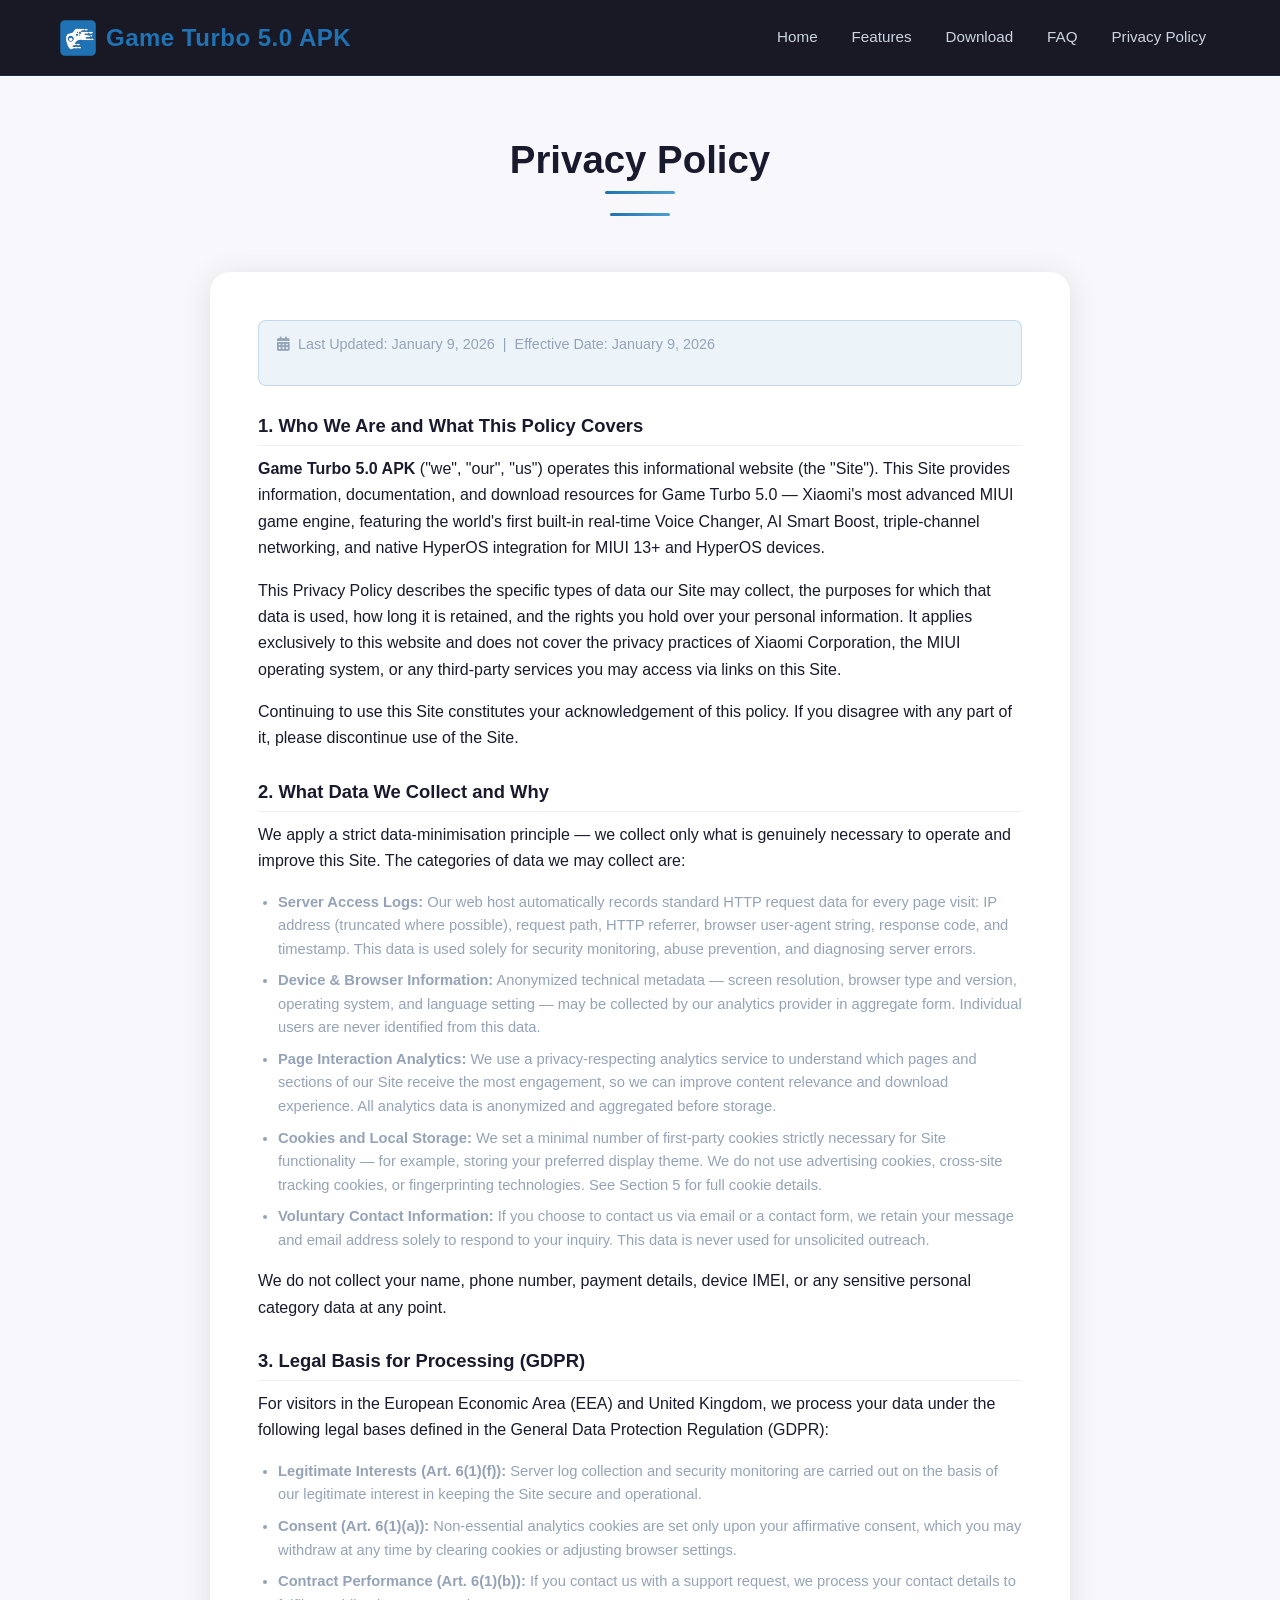
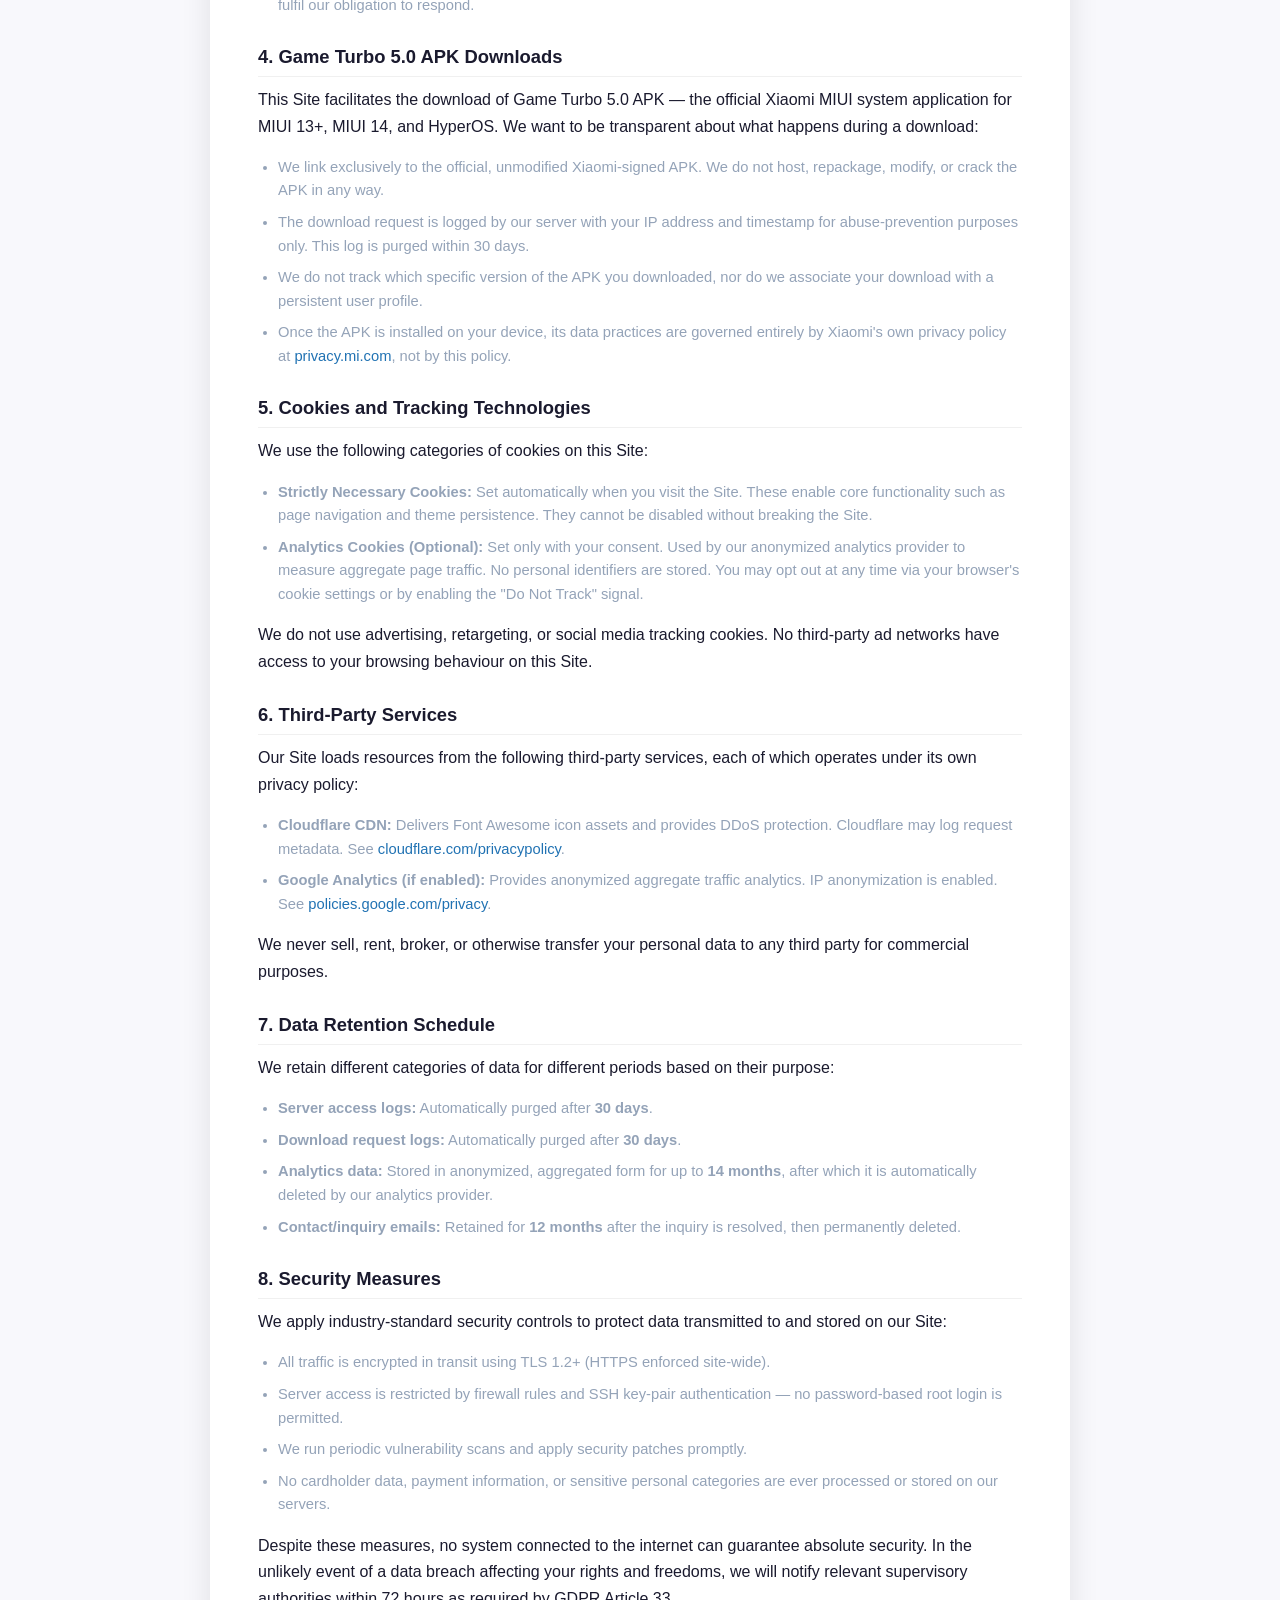
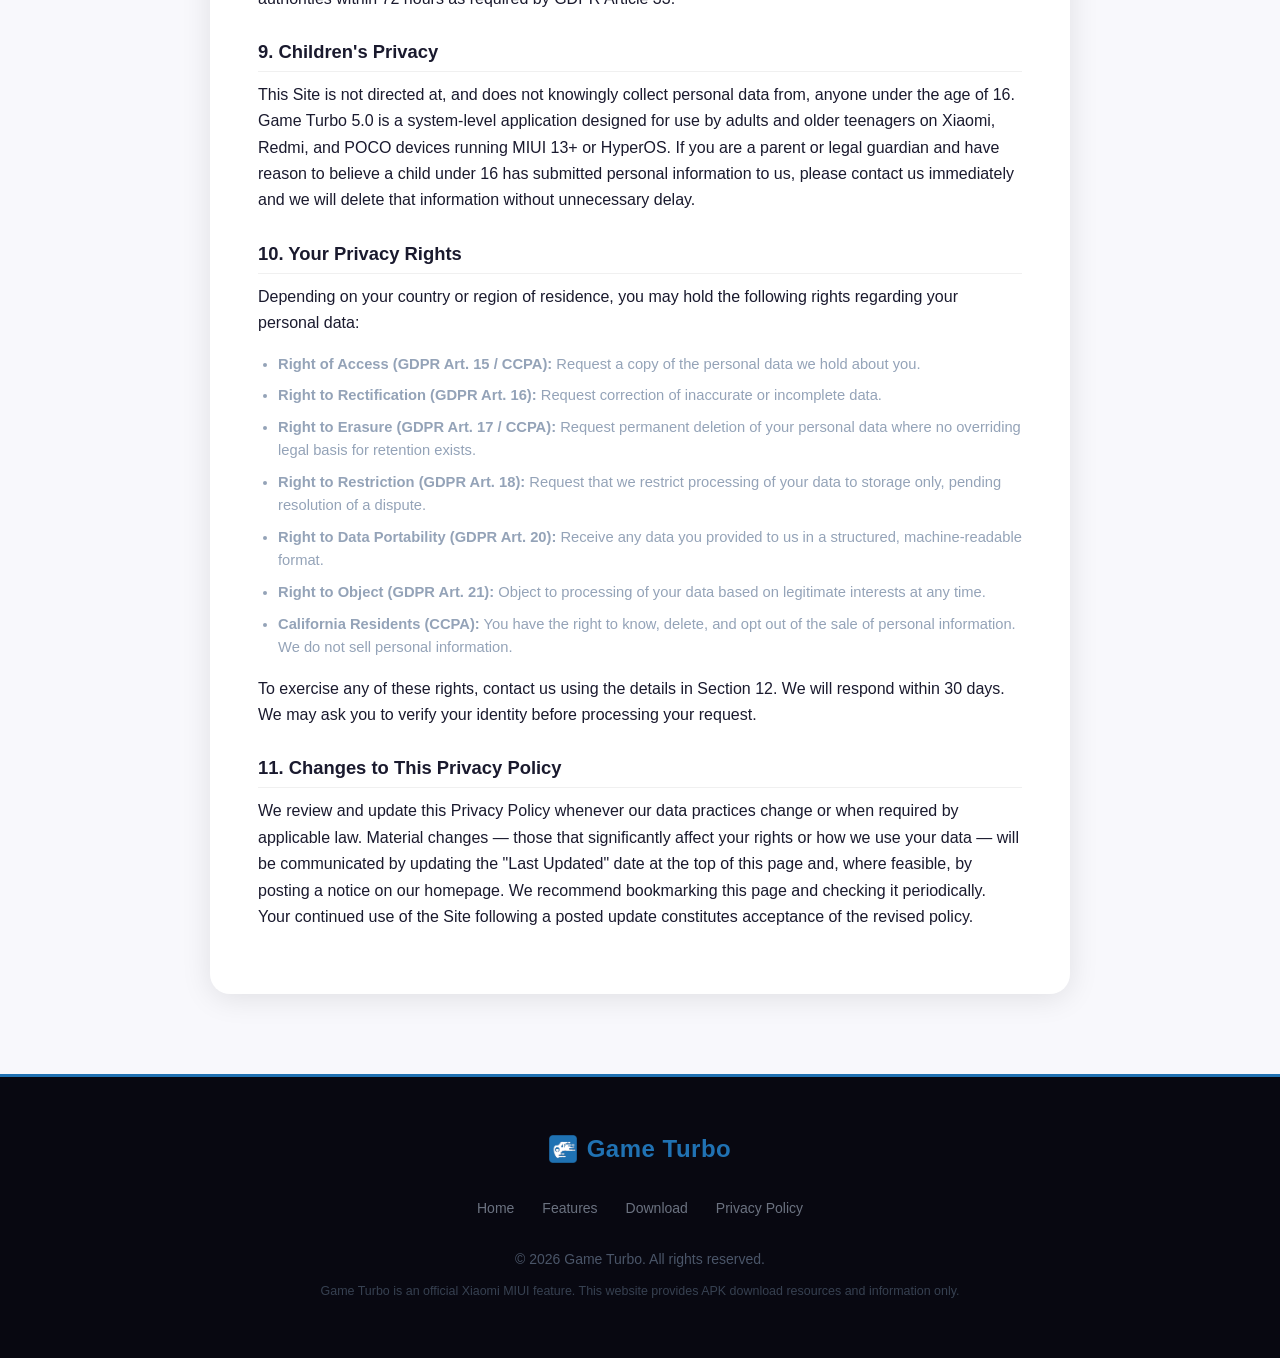
==== privacy-policy.html @ de738277 "first commit" ====
﻿<!DOCTYPE html>
<html lang="en">

<head>
    <meta charset="UTF-8">
    <meta name="viewport" content="width=device-width, initial-scale=1.0, maximum-scale=1.0, user-scalable=no">
    <title>Privacy Policy | Game Turbo 5.0 APK</title>
    <meta name="description" content="Privacy Policy for Game Turbo 5.0 APK website. Learn how we collect, use, and protect your personal information when you use our site.">
    <meta name="robots" content="noindex, follow">

    <link rel="stylesheet" href="css/styles.css">
    <link rel="stylesheet" href="https://cdnjs.cloudflare.com/ajax/libs/font-awesome/6.0.0/css/all.min.css">
    <link rel="icon" type="image/x-icon" href="images/favicon.ico">
    <meta name="google-site-verification" content="3i98de1Ra4qfEfa8NzauMcms_6wz9DoABVmoImnJ_To" />
</head>

<body>
    <!-- Loading Screen -->
    <!-- <div class="loading-screen" id="loadingScreen">
        <div class="loading-content">
            <div class="phone-loader">
                <div class="phone-status-bar">
                    <span>11:11</span>
                    <div class="status-icons">
                        <i class="fas fa-signal"></i>
                        <i class="fas fa-wifi"></i>
                        <i class="fas fa-battery-full"></i>
                    </div>
                </div>
                <div class="phone-screen-content">
                    <div class="loader-logo">
                        <img src="images/gameturbo.webp" alt="Game Turbo" class="loader-icon-img" style="height:48px;width:auto;object-fit:contain;">
                        <span class="loader-brand">Game Turbo 5.0</span>
                    </div>
                    <div class="loading-bar-container">
                        <div class="loading-bar"></div>
                    </div>
                    <div class="loading-text">Loading...</div>
                </div>
            </div>
        </div>
    </div> -->

    <!-- Header -->
    <header id="mainHeader">
        <div class="header-container">
            <a href="./index.html" class="logo-link">
                <div class="logo">
                    <img src="images/gameturbo.webp" alt="Game Turbo Logo" class="logo-icon" style="height:36px;width:auto;object-fit:contain;">
                    <h1>Game Turbo 5.0 APK</h1>
                </div>
            </a>
            <div class="mobile-menu-toggle" id="mobileMenuToggle">
                <i class="fas fa-bars"></i>
            </div>
            <nav id="mainNav">
                <ul>
                    <li><a href="index.html#hero"     class="nav-link">Home</a></li>
                    <li><a href="index.html#features" class="nav-link">Features</a></li>
                    <li><a href="index.html#download" class="nav-link">Download</a></li>
                    <li><a href="index.html#faq" class="nav-link">FAQ</a></li>
                    <li><a href="privacy-policy.html" class="nav-link active">Privacy Policy</a></li>
                </ul>
            </nav>
        </div>
    </header>

    <main>
        <section id="privacy-policy" class="privacy-policy-section">
            <div class="container">
                <div class="section-header">
                    <h2>Privacy Policy</h2>
                    <div class="separator"></div>
                </div>
                <div class="privacy-content">
                    <div class="effective-date">
                        <p><i class="fas fa-calendar-alt"></i> &nbsp;Last Updated: January 9, 2026 &nbsp;|&nbsp; Effective Date: January 9, 2026</p>
                    </div>

                    <h3>1. Who We Are and What This Policy Covers</h3>
                    <p><strong>Game Turbo 5.0 APK</strong> ("we", "our", "us") operates this informational website (the "Site"). This Site provides information, documentation, and download resources for Game Turbo 5.0 — Xiaomi's most advanced MIUI game engine, featuring the world's first built-in real-time Voice Changer, AI Smart Boost, triple-channel networking, and native HyperOS integration for MIUI 13+ and HyperOS devices.</p>
                    <p>This Privacy Policy describes the specific types of data our Site may collect, the purposes for which that data is used, how long it is retained, and the rights you hold over your personal information. It applies exclusively to this website and does not cover the privacy practices of Xiaomi Corporation, the MIUI operating system, or any third-party services you may access via links on this Site.</p>
                    <p>Continuing to use this Site constitutes your acknowledgement of this policy. If you disagree with any part of it, please discontinue use of the Site.</p>

                    <h3>2. What Data We Collect and Why</h3>
                    <p>We apply a strict data-minimisation principle — we collect only what is genuinely necessary to operate and improve this Site. The categories of data we may collect are:</p>
                    <ul>
                        <li><strong>Server Access Logs:</strong> Our web host automatically records standard HTTP request data for every page visit: IP address (truncated where possible), request path, HTTP referrer, browser user-agent string, response code, and timestamp. This data is used solely for security monitoring, abuse prevention, and diagnosing server errors.</li>
                        <li><strong>Device &amp; Browser Information:</strong> Anonymized technical metadata — screen resolution, browser type and version, operating system, and language setting — may be collected by our analytics provider in aggregate form. Individual users are never identified from this data.</li>
                        <li><strong>Page Interaction Analytics:</strong> We use a privacy-respecting analytics service to understand which pages and sections of our Site receive the most engagement, so we can improve content relevance and download experience. All analytics data is anonymized and aggregated before storage.</li>
                        <li><strong>Cookies and Local Storage:</strong> We set a minimal number of first-party cookies strictly necessary for Site functionality — for example, storing your preferred display theme. We do not use advertising cookies, cross-site tracking cookies, or fingerprinting technologies. See Section 5 for full cookie details.</li>
                        <li><strong>Voluntary Contact Information:</strong> If you choose to contact us via email or a contact form, we retain your message and email address solely to respond to your inquiry. This data is never used for unsolicited outreach.</li>
                    </ul>
                    <p>We do not collect your name, phone number, payment details, device IMEI, or any sensitive personal category data at any point.</p>

                    <h3>3. Legal Basis for Processing (GDPR)</h3>
                    <p>For visitors in the European Economic Area (EEA) and United Kingdom, we process your data under the following legal bases defined in the General Data Protection Regulation (GDPR):</p>
                    <ul>
                        <li><strong>Legitimate Interests (Art. 6(1)(f)):</strong> Server log collection and security monitoring are carried out on the basis of our legitimate interest in keeping the Site secure and operational.</li>
                        <li><strong>Consent (Art. 6(1)(a)):</strong> Non-essential analytics cookies are set only upon your affirmative consent, which you may withdraw at any time by clearing cookies or adjusting browser settings.</li>
                        <li><strong>Contract Performance (Art. 6(1)(b)):</strong> If you contact us with a support request, we process your contact details to fulfil our obligation to respond.</li>
                    </ul>

                    <h3>4. Game Turbo 5.0 APK Downloads</h3>
                    <p>This Site facilitates the download of Game Turbo 5.0 APK — the official Xiaomi MIUI system application for MIUI 13+, MIUI 14, and HyperOS. We want to be transparent about what happens during a download:</p>
                    <ul>
                        <li>We link exclusively to the official, unmodified Xiaomi-signed APK. We do not host, repackage, modify, or crack the APK in any way.</li>
                        <li>The download request is logged by our server with your IP address and timestamp for abuse-prevention purposes only. This log is purged within 30 days.</li>
                        <li>We do not track which specific version of the APK you downloaded, nor do we associate your download with a persistent user profile.</li>
                        <li>Once the APK is installed on your device, its data practices are governed entirely by Xiaomi's own privacy policy at <a href="https://privacy.mi.com/" target="_blank" rel="noopener noreferrer">privacy.mi.com</a>, not by this policy.</li>
                    </ul>

                    <h3>5. Cookies and Tracking Technologies</h3>
                    <p>We use the following categories of cookies on this Site:</p>
                    <ul>
                        <li><strong>Strictly Necessary Cookies:</strong> Set automatically when you visit the Site. These enable core functionality such as page navigation and theme persistence. They cannot be disabled without breaking the Site.</li>
                        <li><strong>Analytics Cookies (Optional):</strong> Set only with your consent. Used by our anonymized analytics provider to measure aggregate page traffic. No personal identifiers are stored. You may opt out at any time via your browser's cookie settings or by enabling the "Do Not Track" signal.</li>
                    </ul>
                    <p>We do not use advertising, retargeting, or social media tracking cookies. No third-party ad networks have access to your browsing behaviour on this Site.</p>

                    <h3>6. Third-Party Services</h3>
                    <p>Our Site loads resources from the following third-party services, each of which operates under its own privacy policy:</p>
                    <ul>
                        <li><strong>Cloudflare CDN:</strong> Delivers Font Awesome icon assets and provides DDoS protection. Cloudflare may log request metadata. See <a href="https://www.cloudflare.com/privacypolicy/" target="_blank" rel="noopener noreferrer">cloudflare.com/privacypolicy</a>.</li>
                        <li><strong>Google Analytics (if enabled):</strong> Provides anonymized aggregate traffic analytics. IP anonymization is enabled. See <a href="https://policies.google.com/privacy" target="_blank" rel="noopener noreferrer">policies.google.com/privacy</a>.</li>
                    </ul>
                    <p>We never sell, rent, broker, or otherwise transfer your personal data to any third party for commercial purposes.</p>

                    <h3>7. Data Retention Schedule</h3>
                    <p>We retain different categories of data for different periods based on their purpose:</p>
                    <ul>
                        <li><strong>Server access logs:</strong> Automatically purged after <strong>30 days</strong>.</li>
                        <li><strong>Download request logs:</strong> Automatically purged after <strong>30 days</strong>.</li>
                        <li><strong>Analytics data:</strong> Stored in anonymized, aggregated form for up to <strong>14 months</strong>, after which it is automatically deleted by our analytics provider.</li>
                        <li><strong>Contact/inquiry emails:</strong> Retained for <strong>12 months</strong> after the inquiry is resolved, then permanently deleted.</li>
                    </ul>

                    <h3>8. Security Measures</h3>
                    <p>We apply industry-standard security controls to protect data transmitted to and stored on our Site:</p>
                    <ul>
                        <li>All traffic is encrypted in transit using TLS 1.2+ (HTTPS enforced site-wide).</li>
                        <li>Server access is restricted by firewall rules and SSH key-pair authentication — no password-based root login is permitted.</li>
                        <li>We run periodic vulnerability scans and apply security patches promptly.</li>
                        <li>No cardholder data, payment information, or sensitive personal categories are ever processed or stored on our servers.</li>
                    </ul>
                    <p>Despite these measures, no system connected to the internet can guarantee absolute security. In the unlikely event of a data breach affecting your rights and freedoms, we will notify relevant supervisory authorities within 72 hours as required by GDPR Article 33.</p>

                    <h3>9. Children's Privacy</h3>
                    <p>This Site is not directed at, and does not knowingly collect personal data from, anyone under the age of 16. Game Turbo 5.0 is a system-level application designed for use by adults and older teenagers on Xiaomi, Redmi, and POCO devices running MIUI 13+ or HyperOS. If you are a parent or legal guardian and have reason to believe a child under 16 has submitted personal information to us, please contact us immediately and we will delete that information without unnecessary delay.</p>

                    <h3>10. Your Privacy Rights</h3>
                    <p>Depending on your country or region of residence, you may hold the following rights regarding your personal data:</p>
                    <ul>
                        <li><strong>Right of Access (GDPR Art. 15 / CCPA):</strong> Request a copy of the personal data we hold about you.</li>
                        <li><strong>Right to Rectification (GDPR Art. 16):</strong> Request correction of inaccurate or incomplete data.</li>
                        <li><strong>Right to Erasure (GDPR Art. 17 / CCPA):</strong> Request permanent deletion of your personal data where no overriding legal basis for retention exists.</li>
                        <li><strong>Right to Restriction (GDPR Art. 18):</strong> Request that we restrict processing of your data to storage only, pending resolution of a dispute.</li>
                        <li><strong>Right to Data Portability (GDPR Art. 20):</strong> Receive any data you provided to us in a structured, machine-readable format.</li>
                        <li><strong>Right to Object (GDPR Art. 21):</strong> Object to processing of your data based on legitimate interests at any time.</li>
                        <li><strong>California Residents (CCPA):</strong> You have the right to know, delete, and opt out of the sale of personal information. We do not sell personal information.</li>
                    </ul>
                    <p>To exercise any of these rights, contact us using the details in Section 12. We will respond within 30 days. We may ask you to verify your identity before processing your request.</p>

                    <h3>11. Changes to This Privacy Policy</h3>
                    <p>We review and update this Privacy Policy whenever our data practices change or when required by applicable law. Material changes — those that significantly affect your rights or how we use your data — will be communicated by updating the "Last Updated" date at the top of this page and, where feasible, by posting a notice on our homepage. We recommend bookmarking this page and checking it periodically. Your continued use of the Site following a posted update constitutes acceptance of the revised policy.</p>

                    
                </div>
            </div>
        </section>
    </main>

    <footer>
        <div class="footer-inner">
            <div class="footer-brand-logo">
                <img src="images/gameturbo.webp" alt="Game Turbo" class="footer-logo-icon" style="height:28px;width:auto;object-fit:contain;vertical-align:middle;">
                <span class="footer-logo-name">Game Turbo</span>
            </div>
            <div class="footer-links-row">
                <a href="index.html">Home</a>
                <a href="index.html#features">Features</a>
                <a href="index.html#download">Download</a>
                <a href="privacy-policy.html">Privacy Policy</a>
            </div>
            <p class="footer-copy">&copy; 2026 Game Turbo. All rights reserved.</p>
            <p class="footer-disclaimer">Game Turbo is an official Xiaomi MIUI feature. This website provides APK download resources and information only.</p>
        </div>
    </footer>

    <script src="js/script.js"></script>
</body>

</html>
---- css/styles.css ----
/* ============================================================
   GAME TURBO 5.0 — styles.css
   Brand Color: #2072B3 (Blue)
   ============================================================ */

/* =================== CSS VARIABLES =================== */
:root {
    --primary-color: #2072B3;
    --primary-dark: #195a8f;
    --primary-light: #4d9ecf;
    --primary-glow: rgba(32, 114, 179, 0.35);

    --secondary-color: #1a1a2e;
    --secondary-dark: #0d0d1a;
    --secondary-light: #2d2d4e;

    --accent-color: #3d90cc;
    --accent-green: #22c55e;

    --text-dark: #1a1a2e;
    --text-light: #ffffff;
    --text-muted: #94a3b8;

    --background-light: #f8f8fc;
    --background-dark: #0d0d1a;
    --card-bg: #ffffff;
    --card-bg-dark: #1a1a2e;
    --card-shadow: rgba(0, 0, 0, 0.10);
    --card-shadow-hover: rgba(32, 114, 179, 0.2);

    --border-color: rgba(32, 114, 179, 0.2);

    --header-height: 76px;
    --border-radius: 12px;
    --border-radius-lg: 20px;
    --section-padding: 90px 0;
    --transition-speed: 0.3s;
}

/* Dark Theme Variables */
.dark-theme {
    --text-dark: #e2e8f0;
    --text-muted: #64748b;
    --background-light: #0d0d1a;
    --card-bg: #1a1a2e;
    --card-shadow: rgba(0, 0, 0, 0.4);
    --border-color: rgba(32, 114, 179, 0.15);
}

/* =================== RESET & BASE =================== */
*, *::before, *::after {
    margin: 0;
    padding: 0;
    box-sizing: border-box;
}

html {
    scroll-behavior: smooth;
    font-size: 16px;
}

body {
    font-family: 'Segoe UI', 'Roboto', 'Arial', sans-serif;
    color: var(--text-dark);
    background-color: var(--background-light);
    line-height: 1.65;
    overflow-x: hidden;
    transition: background-color var(--transition-speed) ease, color var(--transition-speed) ease;
}

h1, h2, h3, h4, h5, h6 {
    font-weight: 700;
    line-height: 1.25;
    margin-bottom: 0.75rem;
}

p { margin-bottom: 1rem; }

a {
    color: var(--primary-color);
    text-decoration: none;
    transition: color var(--transition-speed) ease;
}
a:hover { color: var(--primary-dark); }

section { padding: var(--section-padding); }
img { max-width: 100%; height: auto; }

/* =================== UTILITY =================== */
.container {
    width: 100%;
    max-width: 1200px;
    margin: 0 auto;
    padding: 0 20px;
}

.highlight {
    color: var(--primary-color);
    position: relative;
}

.section-header {
    text-align: center;
    max-width: 800px;
    margin: 0 auto 3.5rem;
    padding: 0 20px;
}

.section-header h2 {
    font-size: 2.4rem;
    color: var(--text-dark);
    position: relative;
    display: inline-block;
    margin-bottom: 1.2rem;
}

.section-header h2::after {
    content: "";
    position: absolute;
    bottom: -10px;
    left: 50%;
    transform: translateX(-50%);
    width: 70px;
    height: 3px;
    background: linear-gradient(90deg, var(--primary-color), var(--primary-light));
    border-radius: 3px;
}

.section-header p {
    font-size: 1.1rem;
    color: var(--text-muted);
    line-height: 1.7;
}

/* =================== BUTTONS =================== */
.btn {
    display: inline-flex;
    align-items: center;
    justify-content: center;
    gap: 8px;
    padding: 13px 28px;
    border-radius: 50px;
    font-weight: 600;
    font-size: 1rem;
    cursor: pointer;
    transition: all var(--transition-speed) ease;
    border: none;
    text-align: center;
    letter-spacing: 0.3px;
    white-space: nowrap;
}

.btn-primary {
    background: linear-gradient(135deg, var(--primary-color) 0%, var(--primary-dark) 100%);
    color: #ffffff;
    box-shadow: 0 4px 15px var(--primary-glow);
}
.btn-primary:hover {
    background: linear-gradient(135deg, var(--primary-light) 0%, var(--primary-color) 100%);
    color: #ffffff;
    transform: translateY(-2px);
    box-shadow: 0 8px 25px var(--primary-glow);
}

.btn-secondary {
    background-color: rgba(255,255,255,0.15);
    color: var(--text-light);
    border: 2px solid rgba(255,255,255,0.5);
    backdrop-filter: blur(8px);
}
.btn-secondary:hover {
    background-color: rgba(255,255,255,0.25);
    color: var(--text-light);
    transform: translateY(-2px);
}

/* =================== LOADING SCREEN =================== */
.loading-screen {
    position: fixed;
    inset: 0;
    background: linear-gradient(135deg, var(--secondary-dark) 0%, var(--secondary-color) 100%);
    display: flex;
    justify-content: center;
    align-items: center;
    z-index: 9999;
    transition: opacity 0.6s ease, visibility 0.6s ease;
}

.loading-screen.loaded {
    opacity: 0;
    visibility: hidden;
    pointer-events: none;
}

.phone-loader {
    width: 300px;
    background: #1a1a2e;
    border-radius: 28px;
    border: 3px solid var(--primary-color);
    overflow: hidden;
    box-shadow: 0 0 40px var(--primary-glow), 0 0 80px rgba(32,114,179,0.1);
}

.phone-status-bar {
    display: flex;
    justify-content: space-between;
    align-items: center;
    padding: 8px 16px;
    background: rgba(32,114,179,0.15);
    font-size: 0.75rem;
    color: var(--primary-color);
}

.status-icons { display: flex; gap: 6px; }

.phone-screen-content {
    padding: 30px 20px;
    text-align: center;
}

.loader-logo {
    display: flex;
    align-items: center;
    justify-content: center;
    gap: 10px;
    margin-bottom: 24px;
}

.loader-icon {
    font-size: 2.5rem;
    animation: pulse 1.5s ease-in-out infinite;
}

.loader-brand {
    font-size: 1.4rem;
    font-weight: 800;
    color: var(--primary-color);
    letter-spacing: 1px;
}

.loading-bar-container {
    width: 100%;
    height: 6px;
    background: rgba(255,255,255,0.1);
    border-radius: 10px;
    overflow: hidden;
    margin-bottom: 12px;
}

.loading-bar {
    width: 0%;
    height: 100%;
    background: linear-gradient(90deg, var(--primary-color), var(--primary-light));
    border-radius: 10px;
    animation: progress 2.5s ease-in-out forwards;
}

.loading-text {
    color: var(--text-muted);
    font-size: 0.85rem;
    letter-spacing: 0.5px;
}

@keyframes progress {
    0%   { width: 0%; }
    40%  { width: 50%; }
    80%  { width: 85%; }
    100% { width: 100%; }
}

@keyframes pulse {
    0%, 100% { transform: scale(1); }
    50%       { transform: scale(1.15); }
}

/* =================== HEADER =================== */
header {
    position: fixed;
    top: 0;
    left: 0;
    width: 100%;
    height: var(--header-height);
    background-color: rgba(13, 13, 26, 0.95);
    backdrop-filter: blur(20px);
    -webkit-backdrop-filter: blur(20px);
    border-bottom: 1px solid var(--border-color);
    z-index: 1000;
    transition: all var(--transition-speed) ease;
}

.dark-theme header {
    background-color: rgba(13, 13, 26, 0.98);
}

header.scrolled {
    height: 60px;
    box-shadow: 0 4px 24px rgba(32,114,179,0.08);
}

.header-container {
    display: flex;
    justify-content: space-between;
    align-items: center;
    height: 100%;
    max-width: 1200px;
    margin: 0 auto;
    padding: 0 20px;
}

.logo-link { text-decoration: none; }

.logo {
    display: flex;
    align-items: center;
    gap: 10px;
}

.logo-icon {
    font-size: 1.8rem;
    line-height: 1;
    animation: pulse 2s ease-in-out infinite;
}

.logo h1, .logo .logo-name {
    font-size: 1.5rem;
    font-weight: 800;
    color: var(--primary-color);
    margin-bottom: 0;
    letter-spacing: 0.5px;
    transition: font-size var(--transition-speed) ease;
}

header.scrolled .logo h1,
header.scrolled .logo .logo-name { font-size: 1.25rem; }

nav ul {
    display: flex;
    list-style: none;
    gap: 6px;
}

nav ul li a {
    color: #cbd5e1;
    font-weight: 500;
    font-size: 0.95rem;
    padding: 6px 14px;
    border-radius: 50px;
    transition: all var(--transition-speed) ease;
}

nav ul li a:hover,
nav ul li a.active {
    color: var(--secondary-dark);
    background-color: var(--primary-color);
}

.theme-toggle {
    display: flex;
    align-items: center;
    justify-content: center;
    width: 38px;
    height: 38px;
    border-radius: 50%;
    background-color: rgba(32,114,179,0.12);
    color: var(--primary-color);
    cursor: pointer;
    transition: all var(--transition-speed) ease;
    border: 1px solid var(--border-color);
}

.theme-toggle:hover {
    background-color: var(--primary-color);
    color: var(--secondary-dark);
    transform: rotate(20deg);
}

.mobile-menu-toggle {
    display: none;
    align-items: center;
    justify-content: center;
    width: 40px;
    height: 40px;
    border-radius: 8px;
    background: rgba(32,114,179,0.1);
    color: var(--primary-color);
    cursor: pointer;
    border: 1px solid var(--border-color);
    transition: all var(--transition-speed) ease;
}

.mobile-menu-toggle:hover {
    background: var(--primary-color);
    color: var(--secondary-dark);
}

/* =================== HERO SECTION =================== */
.hero-section {
    padding-top: calc(var(--header-height) + 0px);
    padding-bottom: 0;
    background: linear-gradient(135deg, var(--secondary-dark) 0%, #0f172a 50%, #1a1a2e 100%);
    color: var(--text-light);
    overflow: hidden;
    position: relative;
    min-height: 100vh;
    display: flex;
    flex-direction: column;
}

/* Animated background particles */
.hero-bg-particles {
    position: absolute;
    inset: 0;
    overflow: hidden;
    pointer-events: none;
}

.hero-bg-particles span {
    position: absolute;
    display: block;
    width: 6px;
    height: 6px;
    border-radius: 50%;
    background: var(--primary-color);
    opacity: 0;
    animation: float-particle 8s infinite;
}

.hero-bg-particles span:nth-child(1)  { left: 10%; animation-delay: 0s;   animation-duration: 9s;  }
.hero-bg-particles span:nth-child(2)  { left: 25%; animation-delay: 2s;   animation-duration: 7s;  width: 4px; height: 4px; }
.hero-bg-particles span:nth-child(3)  { left: 40%; animation-delay: 4s;   animation-duration: 10s; }
.hero-bg-particles span:nth-child(4)  { left: 55%; animation-delay: 1s;   animation-duration: 8s;  width: 3px; height: 3px; }
.hero-bg-particles span:nth-child(5)  { left: 70%; animation-delay: 3s;   animation-duration: 7s;  }
.hero-bg-particles span:nth-child(6)  { left: 80%; animation-delay: 5s;   animation-duration: 9s;  width: 5px; height: 5px; }
.hero-bg-particles span:nth-child(7)  { left: 15%; animation-delay: 6s;   animation-duration: 11s; width: 4px; height: 4px; }
.hero-bg-particles span:nth-child(8)  { left: 90%; animation-delay: 1.5s; animation-duration: 8s;  }
.hero-bg-particles span:nth-child(9)  { left: 60%; animation-delay: 3.5s; animation-duration: 6s;  width: 3px; height: 3px; }
.hero-bg-particles span:nth-child(10) { left: 35%; animation-delay: 7s;   animation-duration: 9s;  }

@keyframes float-particle {
    0%   { bottom: -10px; opacity: 0; }
    10%  { opacity: 0.5; }
    90%  { opacity: 0.3; }
    100% { bottom: 110%; opacity: 0; }
}

.hero-content {
    display: flex;
    align-items: center;
    justify-content: space-between;
    max-width: 1200px;
    margin: 0 auto;
    padding: 80px 20px 60px;
    flex: 1;
    gap: 60px;
    position: relative;
    z-index: 2;
}

.hero-text { max-width: 560px; }

.hero-badge {
    display: inline-flex;
    align-items: center;
    gap: 6px;
    background: rgba(32,114,179,0.15);
    border: 1px solid rgba(32,114,179,0.4);
    color: var(--primary-color);
    font-size: 0.85rem;
    font-weight: 600;
    padding: 6px 14px;
    border-radius: 50px;
    margin-bottom: 20px;
    letter-spacing: 0.5px;
}

.hero-text h1 {
    font-size: 3.2rem;
    font-weight: 800;
    line-height: 1.15;
    margin-bottom: 1.2rem;
    color: var(--text-light);
}

.hero-text h1 .highlight {
    background: linear-gradient(90deg, var(--primary-color), var(--primary-light));
    -webkit-background-clip: text;
    -webkit-text-fill-color: transparent;
    background-clip: text;
}

.hero-text > p {
    font-size: 1.1rem;
    color: #94a3b8;
    line-height: 1.7;
    margin-bottom: 1.5rem;
}

.hero-features-list {
    list-style: none;
    margin-bottom: 2rem;
    display: flex;
    flex-direction: column;
    gap: 10px;
}

.hero-features-list li {
    display: flex;
    align-items: center;
    gap: 10px;
    font-size: 0.95rem;
    color: #cbd5e1;
}

.hero-features-list li i {
    color: var(--primary-color);
    font-size: 1rem;
    flex-shrink: 0;
}

.hero-buttons {
    display: flex;
    gap: 14px;
    flex-wrap: wrap;
    margin-bottom: 2rem;
}

.hero-trust {
    display: flex;
    gap: 20px;
    flex-wrap: wrap;
}

.trust-item {
    display: flex;
    align-items: center;
    gap: 6px;
    font-size: 0.85rem;
    color: #64748b;
}

.trust-item i { color: var(--primary-color); }

/* ---- Phone Mockup ---- */
.hero-phone {
    position: relative;
    flex-shrink: 0;
}

.phone-mockup {
    width: 260px;
    background: #0a0a14;
    border-radius: 36px;
    border: 3px solid rgba(32,114,179,0.5);
    overflow: hidden;
    position: relative;
    box-shadow:
        0 0 0 6px rgba(32,114,179,0.07),
        0 30px 60px rgba(0,0,0,0.6),
        0 0 80px rgba(32,114,179,0.15);
    animation: phone-float 4s ease-in-out infinite;
}

@keyframes phone-float {
    0%, 100% { transform: translateY(0); }
    50%       { transform: translateY(-12px); }
}

.phone-notch {
    width: 80px;
    height: 22px;
    background: #0a0a14;
    border-radius: 0 0 14px 14px;
    margin: 0 auto;
    position: relative;
    z-index: 2;
    border-bottom: 2px solid rgba(32,114,179,0.15);
}

.phone-screen {
    padding: 0 14px 8px;
}

.app-status-bar {
    display: flex;
    justify-content: space-between;
    align-items: center;
    padding: 6px 0;
    font-size: 0.7rem;
    color: #64748b;
}

.app-status-icons { display: flex; gap: 5px; }

.app-header {
    display: flex;
    justify-content: space-between;
    align-items: center;
    padding: 8px 0;
    border-bottom: 1px solid rgba(32,114,179,0.15);
    margin-bottom: 12px;
}

.app-name {
    color: var(--primary-color);
    font-weight: 700;
    font-size: 0.9rem;
}

.active-badge {
    background: var(--accent-green);
    color: white;
    font-size: 0.6rem;
    font-weight: 700;
    padding: 2px 8px;
    border-radius: 50px;
    letter-spacing: 0.5px;
}

.app-stats-grid {
    display: grid;
    grid-template-columns: 1fr 1fr;
    gap: 8px;
    margin-bottom: 12px;
}

.stat-box {
    background: rgba(255,255,255,0.04);
    border-radius: 10px;
    padding: 10px 8px;
    text-align: center;
    border: 1px solid rgba(255,255,255,0.06);
    transition: all 0.3s ease;
}

.stat-box.fps  { border-color: rgba(34,197,94,0.3);  }
.stat-box.ram  { border-color: rgba(59,130,246,0.3);  }
.stat-box.ping { border-color: rgba(32,114,179,0.3);   }
.stat-box.temp { border-color: rgba(239,68,68,0.3);   }

.stat-label {
    display: block;
    font-size: 0.6rem;
    color: #64748b;
    letter-spacing: 0.5px;
    font-weight: 600;
    margin-bottom: 2px;
}

.stat-value {
    display: block;
    font-size: 1.4rem;
    font-weight: 800;
    color: var(--text-light);
    line-height: 1;
    margin-bottom: 2px;
}

.stat-box.fps  .stat-value { color: #22c55e; }
.stat-box.ping .stat-value { color: var(--primary-color); }
.stat-box.temp .stat-value { color: #ef4444; }

.stat-unit {
    display: block;
    font-size: 0.55rem;
    color: #475569;
}

.app-boost-btn {
    margin-bottom: 10px;
}

.boost-btn-inner {
    width: 100%;
    padding: 10px;
    background: linear-gradient(135deg, var(--primary-color), var(--primary-dark));
    color: var(--secondary-dark);
    font-weight: 800;
    font-size: 0.85rem;
    border: none;
    border-radius: 10px;
    cursor: pointer;
    letter-spacing: 1px;
    transition: all 0.3s ease;
    display: flex;
    align-items: center;
    justify-content: center;
    gap: 6px;
}

.boost-btn-inner:hover {
    transform: scale(1.02);
    box-shadow: 0 4px 20px var(--primary-glow);
}

.boost-btn-inner.boosting {
    animation: boost-pulse 0.5s ease 3;
}

@keyframes boost-pulse {
    0%, 100% { transform: scale(1); }
    50%       { transform: scale(1.05); background: var(--primary-light); }
}

.app-bottom-nav {
    display: flex;
    justify-content: space-around;
    padding: 8px 0 4px;
    border-top: 1px solid rgba(255,255,255,0.06);
    font-size: 0.6rem;
    color: #475569;
}

.app-bottom-nav span {
    display: flex;
    align-items: center;
    gap: 4px;
}

.phone-home-bar {
    width: 100px;
    height: 4px;
    background: rgba(255,255,255,0.2);
    border-radius: 2px;
    margin: 8px auto 10px;
}

.phone-glow {
    position: absolute;
    top: 50%;
    left: 50%;
    transform: translate(-50%, -50%);
    width: 300px;
    height: 300px;
    background: radial-gradient(circle, var(--primary-glow), transparent 70%);
    border-radius: 50%;
    pointer-events: none;
    z-index: -1;
}

/* ---- Stats Ribbon ---- */
.stats-ribbon {
    width: 100%;
    background: rgba(32,114,179,0.1);
    border-top: 1px solid rgba(32,114,179,0.2);
    border-bottom: 1px solid rgba(32,114,179,0.2);
    position: relative;
    z-index: 2;
}

.stats-ribbon-inner {
    max-width: 1200px;
    margin: 0 auto;
    padding: 16px 20px;
    display: flex;
    justify-content: center;
    align-items: center;
    gap: 0;
    flex-wrap: wrap;
}

.ribbon-stat {
    display: flex;
    flex-direction: column;
    align-items: center;
    padding: 0 28px;
}

.ribbon-stat strong {
    font-size: 1.4rem;
    font-weight: 800;
    color: var(--primary-color);
    line-height: 1;
}

.ribbon-stat span {
    font-size: 0.75rem;
    color: #64748b;
    letter-spacing: 0.5px;
    margin-top: 3px;
}

.ribbon-divider {
    width: 1px;
    height: 35px;
    background: rgba(32,114,179,0.25);
}

/* =================== FEATURES SECTION =================== */
.features-section {
    background-color: var(--background-light);
}

.features-container {
    display: grid;
    grid-template-columns: repeat(auto-fit, minmax(320px, 1fr));
    gap: 28px;
    max-width: 1200px;
    margin: 0 auto;
    padding: 0 20px;
}

.feature-card {
    background-color: var(--card-bg);
    border-radius: var(--border-radius-lg);
    padding: 32px;
    box-shadow: 0 4px 20px var(--card-shadow);
    border: 1px solid rgba(0,0,0,0.05);
    transition: all var(--transition-speed) ease;
    position: relative;
    overflow: hidden;
}

.dark-theme .feature-card {
    background-color: var(--card-bg-dark);
    border-color: var(--border-color);
}

.feature-card::before {
    content: "";
    position: absolute;
    top: 0;
    left: 0;
    right: 0;
    height: 3px;
    background: linear-gradient(90deg, var(--primary-color), var(--primary-light));
    transform: scaleX(0);
    transform-origin: left;
    transition: transform var(--transition-speed) ease;
}

.feature-card:hover {
    transform: translateY(-8px);
    box-shadow: 0 16px 40px var(--card-shadow-hover);
    border-color: rgba(32,114,179,0.2);
}

.feature-card:hover::before {
    transform: scaleX(1);
}

.feature-icon {
    width: 64px;
    height: 64px;
    border-radius: 16px;
    background: linear-gradient(135deg, var(--primary-color), var(--primary-dark));
    display: flex;
    align-items: center;
    justify-content: center;
    font-size: 1.6rem;
    color: #ffffff;
    margin-bottom: 16px;
    box-shadow: 0 4px 15px var(--primary-glow);
}

.feature-badge {
    display: inline-flex;
    background: rgba(32,114,179,0.12);
    color: var(--primary-dark);
    font-size: 0.7rem;
    font-weight: 700;
    padding: 3px 10px;
    border-radius: 50px;
    letter-spacing: 0.5px;
    margin-bottom: 10px;
    border: 1px solid rgba(32,114,179,0.25);
}

.dark-theme .feature-badge { color: var(--primary-color); }

.feature-card h3 {
    font-size: 1.25rem;
    color: var(--text-dark);
    margin-bottom: 10px;
}

.feature-card > p {
    font-size: 0.9rem;
    color: var(--text-muted);
    line-height: 1.6;
    margin-bottom: 16px;
}

.feature-list {
    list-style: none;
    display: flex;
    flex-direction: column;
    gap: 7px;
}

.feature-list li {
    display: flex;
    align-items: center;
    gap: 8px;
    font-size: 0.85rem;
    color: var(--text-muted);
}

.feature-list li i {
    color: var(--accent-green);
    font-size: 0.75rem;
    flex-shrink: 0;
}

/* =================== WHY CHOOSE SECTION =================== */
.why-section {
    background: linear-gradient(135deg, var(--secondary-dark) 0%, #0f172a 100%);
    color: var(--text-light);
}

.why-section .section-header h2 { color: var(--text-light); }
.why-section .section-header p   { color: #64748b; }

.why-container {
    display: grid;
    grid-template-columns: repeat(auto-fit, minmax(240px, 1fr));
    gap: 24px;
    max-width: 1200px;
    margin: 0 auto 60px;
    padding: 0 20px;
}

.why-card {
    background: rgba(255,255,255,0.04);
    border: 1px solid rgba(32,114,179,0.15);
    border-radius: var(--border-radius-lg);
    padding: 30px 24px;
    position: relative;
    transition: all var(--transition-speed) ease;
}

.why-card:hover {
    background: rgba(32,114,179,0.06);
    border-color: rgba(32,114,179,0.4);
    transform: translateY(-6px);
}

.why-number {
    position: absolute;
    top: -14px;
    left: 24px;
    width: 28px;
    height: 28px;
    background: var(--primary-color);
    color: var(--secondary-dark);
    border-radius: 50%;
    font-weight: 800;
    font-size: 0.85rem;
    display: flex;
    align-items: center;
    justify-content: center;
}

.why-icon {
    font-size: 2rem;
    color: var(--primary-color);
    margin-bottom: 16px;
    line-height: 1;
}

.why-card h3 {
    font-size: 1.15rem;
    color: var(--text-light);
    margin-bottom: 10px;
}

.why-card p {
    font-size: 0.9rem;
    color: #64748b;
    line-height: 1.6;
    margin-bottom: 0;
}

.compat-strip {
    max-width: 1200px;
    margin: 0 auto;
    padding: 0 20px;
    display: flex;
    flex-wrap: wrap;
    justify-content: center;
    gap: 14px;
}

.compat-strip span {
    display: flex;
    align-items: center;
    gap: 8px;
    background: rgba(32,114,179,0.1);
    border: 1px solid rgba(32,114,179,0.25);
    color: var(--primary-color);
    padding: 8px 18px;
    border-radius: 50px;
    font-size: 0.85rem;
    font-weight: 600;
}

/* =================== GAMES SECTION =================== */
.games-section {
    background-color: var(--background-light);
}

.games-carousel {
    max-width: 1200px;
    margin: 0 auto;
    padding: 0 64px;
    position: relative;
}

.carousel-controls {
    display: flex;
    justify-content: space-between;
    position: absolute;
    top: 50%;
    left: 0;
    right: 0;
    transform: translateY(-50%);
    z-index: 2;
    padding: 0 0;
    pointer-events: none;
}

.carousel-control {
    width: 48px;
    height: 48px;
    border-radius: 50%;
    background: linear-gradient(135deg, var(--primary-color), var(--primary-dark));
    color: var(--secondary-dark);
    border: none;
    display: flex;
    align-items: center;
    justify-content: center;
    cursor: pointer;
    font-size: 1rem;
    font-weight: 700;
    transition: all var(--transition-speed) ease;
    box-shadow: 0 4px 15px var(--primary-glow);
    pointer-events: all;
}

.carousel-control:hover {
    transform: scale(1.1);
    box-shadow: 0 6px 20px var(--primary-glow);
}

.carousel-container {
    display: flex;
    overflow-x: hidden;
    scroll-behavior: smooth;
    padding: 20px 0;
    gap: 20px;
}

.game-card {
    flex: 0 0 auto;
    width: 200px;
    background-color: var(--card-bg);
    border-radius: var(--border-radius);
    overflow: hidden;
    box-shadow: 0 4px 20px var(--card-shadow);
    transition: all var(--transition-speed) ease;
    border: 1px solid rgba(0,0,0,0.05);
}

.dark-theme .game-card {
    background-color: var(--card-bg-dark);
    border-color: var(--border-color);
}

.game-card:hover {
    transform: translateY(-8px);
    box-shadow: 0 14px 30px var(--card-shadow-hover);
}

.game-image {
    width: 100%;
    height: 220px;
    overflow: hidden;
    background: linear-gradient(135deg, var(--secondary-color), var(--secondary-light));
    display: flex;
    align-items: center;
    justify-content: center;
}

.game-image-placeholder {
    font-size: 3rem;
    line-height: 1;
    text-align: center;
}

.game-info {
    padding: 14px;
    text-align: center;
}

.game-info h3 {
    font-size: 0.9rem;
    margin-bottom: 4px;
    color: var(--text-dark);
    line-height: 1.3;
}

.game-info p {
    font-size: 0.75rem;
    color: var(--text-muted);
    margin-bottom: 0;
}

.game-turbo-badge {
    display: inline-flex;
    align-items: center;
    gap: 3px;
    font-size: 0.6rem;
    color: var(--primary-dark);
    background: rgba(32,114,179,0.12);
    border: 1px solid rgba(32,114,179,0.3);
    padding: 2px 7px;
    border-radius: 50px;
    margin-top: 5px;
    font-weight: 600;
}

/* =================== DOWNLOAD SECTION =================== */
.download-section {
    background: var(--background-light);
}

.download-main {
    max-width: 1100px;
    margin: 0 auto 70px;
    padding: 0 20px;
    display: flex;
    gap: 32px;
    align-items: flex-start;
    flex-wrap: wrap;
}

.download-card-main {
    flex: 1;
    min-width: 300px;
    background: var(--card-bg);
    border-radius: var(--border-radius-lg);
    padding: 36px;
    box-shadow: 0 8px 40px var(--card-shadow);
    border: 1px solid rgba(0,0,0,0.06);
}

.dark-theme .download-card-main {
    background: var(--card-bg-dark);
    border-color: var(--border-color);
}

.download-card-top {
    display: flex;
    align-items: center;
    gap: 20px;
    margin-bottom: 24px;
    padding-bottom: 24px;
    border-bottom: 1px solid rgba(0,0,0,0.07);
}

.dark-theme .download-card-top { border-bottom-color: var(--border-color); }

.download-app-icon {
    width: 72px;
    height: 72px;
    background: linear-gradient(135deg, var(--primary-color), var(--primary-dark));
    border-radius: 18px;
    display: flex;
    align-items: center;
    justify-content: center;
    font-size: 2rem;
    box-shadow: 0 6px 20px var(--primary-glow);
    flex-shrink: 0;
}

.download-app-info h3 {
    font-size: 1.3rem;
    color: var(--text-dark);
    margin-bottom: 6px;
}

.download-meta {
    display: flex;
    flex-wrap: wrap;
    gap: 10px;
    font-size: 0.82rem;
    color: var(--text-muted);
    margin-bottom: 6px;
}

.download-meta span {
    display: flex;
    align-items: center;
    gap: 4px;
}

.download-meta i { color: var(--primary-color); }

.download-rating {
    display: flex;
    align-items: center;
    gap: 4px;
    font-size: 0.85rem;
    color: var(--primary-color);
}

.download-rating span { color: var(--text-muted); }

.download-features {
    list-style: none;
    display: grid;
    grid-template-columns: 1fr 1fr;
    gap: 10px;
    margin-bottom: 24px;
}

.download-features li {
    display: flex;
    align-items: center;
    gap: 8px;
    font-size: 0.88rem;
    color: var(--text-dark);
}

.download-features li i { color: var(--accent-green); }

.download-trust-badges {
    display: flex;
    flex-wrap: wrap;
    gap: 10px;
    margin-bottom: 24px;
}

.download-trust-badges span {
    display: flex;
    align-items: center;
    gap: 6px;
    font-size: 0.78rem;
    color: var(--text-muted);
    background: rgba(0,0,0,0.04);
    padding: 5px 12px;
    border-radius: 50px;
    border: 1px solid rgba(0,0,0,0.06);
}

.dark-theme .download-trust-badges span {
    background: rgba(255,255,255,0.05);
    border-color: var(--border-color);
}

.download-trust-badges i { color: var(--primary-color); }

.btn-download-main {
    width: 100%;
    padding: 16px;
    font-size: 1.05rem;
    border-radius: var(--border-radius);
    letter-spacing: 0.3px;
}

.system-requirements {
    background: var(--card-bg);
    border-radius: var(--border-radius-lg);
    padding: 30px;
    box-shadow: 0 4px 20px var(--card-shadow);
    border: 1px solid rgba(0,0,0,0.06);
    min-width: 280px;
}

.dark-theme .system-requirements {
    background: var(--card-bg-dark);
    border-color: var(--border-color);
}

.system-requirements h3 {
    font-size: 1.15rem;
    color: var(--text-dark);
    margin-bottom: 20px;
    display: flex;
    align-items: center;
    gap: 8px;
}

.system-requirements h3 i { color: var(--primary-color); }

.system-requirements ul {
    list-style: none;
    display: flex;
    flex-direction: column;
    gap: 0;
}

.system-requirements ul li {
    display: flex;
    justify-content: space-between;
    align-items: center;
    padding: 12px 0;
    border-bottom: 1px solid rgba(0,0,0,0.05);
    gap: 12px;
}

.dark-theme .system-requirements ul li { border-bottom-color: var(--border-color); }
.system-requirements ul li:last-child { border-bottom: none; }

.req-label {
    display: flex;
    align-items: center;
    gap: 7px;
    font-size: 0.85rem;
    color: var(--text-muted);
}

.req-label i { color: var(--primary-color); font-size: 0.8rem; }

.req-value {
    font-size: 0.88rem;
    font-weight: 600;
    color: var(--text-dark);
    text-align: right;
}

/* Download Steps */
.download-steps {
    max-width: 1000px;
    margin: 0 auto;
    padding: 0 20px;
}

.download-steps h3 {
    text-align: center;
    font-size: 1.8rem;
    margin-bottom: 48px;
    color: var(--text-dark);
}

.steps-container {
    display: flex;
    justify-content: space-between;
    gap: 24px;
    flex-wrap: wrap;
}

.step {
    flex: 1;
    min-width: 180px;
    text-align: center;
    position: relative;
}

.step:not(:last-child)::after {
    content: "";
    position: absolute;
    top: 30px;
    right: -12%;
    width: 24%;
    height: 2px;
    background: linear-gradient(90deg, var(--primary-color), transparent);
}

.step-number {
    width: 60px;
    height: 60px;
    border-radius: 50%;
    background: linear-gradient(135deg, var(--primary-color), var(--primary-dark));
    color: #ffffff;
    font-size: 1.4rem;
    font-weight: 800;
    display: flex;
    align-items: center;
    justify-content: center;
    margin: 0 auto 18px;
    box-shadow: 0 4px 15px var(--primary-glow);
}

.step-content h4 {
    font-size: 1.1rem;
    color: var(--text-dark);
    margin-bottom: 8px;
}

.step-content p {
    font-size: 0.88rem;
    color: var(--text-muted);
    line-height: 1.5;
}

/* =================== REVIEWS SECTION =================== */
.reviews-section {
    background: linear-gradient(135deg, var(--secondary-dark) 0%, #0f172a 100%);
    color: var(--text-light);
}

.reviews-section .section-header h2 { color: var(--text-light); }
.reviews-section .section-header p  { color: #64748b; }

.reviews-summary {
    display: flex;
    justify-content: center;
    align-items: center;
    gap: 40px;
    flex-wrap: wrap;
    max-width: 800px;
    margin: 0 auto 56px;
    padding: 0 20px;
}

.review-summary-item {
    text-align: center;
}

.review-summary-item strong {
    display: block;
    font-size: 2rem;
    font-weight: 800;
    color: var(--text-light);
    line-height: 1;
    margin-bottom: 4px;
}

.review-summary-item span {
    font-size: 0.82rem;
    color: #64748b;
}

.review-summary-item.highlight strong { color: var(--primary-color); }

.stars { color: var(--primary-color); font-size: 1rem; }

.reviews-grid {
    display: grid;
    grid-template-columns: repeat(auto-fit, minmax(300px, 1fr));
    gap: 24px;
    max-width: 1200px;
    margin: 0 auto;
    padding: 0 20px;
}

.review-card {
    background: rgba(255,255,255,0.04);
    border: 1px solid rgba(255,255,255,0.07);
    border-radius: var(--border-radius-lg);
    padding: 28px;
    transition: all var(--transition-speed) ease;
}

.review-card:hover {
    background: rgba(32,114,179,0.06);
    border-color: rgba(32,114,179,0.25);
    transform: translateY(-4px);
}

.review-header {
    display: flex;
    align-items: center;
    gap: 14px;
    margin-bottom: 16px;
}

.reviewer-avatar {
    width: 46px;
    height: 46px;
    border-radius: 50%;
    background: linear-gradient(135deg, var(--primary-color), var(--primary-dark));
    color: var(--secondary-dark);
    font-weight: 800;
    font-size: 0.9rem;
    display: flex;
    align-items: center;
    justify-content: center;
    flex-shrink: 0;
}

.reviewer-info { flex: 1; }

.reviewer-info h4 {
    font-size: 0.95rem;
    color: var(--text-light);
    margin-bottom: 2px;
}

.reviewer-device {
    font-size: 0.75rem;
    color: #64748b;
}

.review-stars {
    color: var(--primary-color);
    font-size: 0.9rem;
    letter-spacing: 1px;
}

.review-card > p {
    font-size: 0.88rem;
    color: #94a3b8;
    line-height: 1.65;
    margin-bottom: 14px;
    font-style: italic;
}

.review-tags {
    display: flex;
    gap: 8px;
    flex-wrap: wrap;
}

.review-tags span {
    font-size: 0.7rem;
    background: rgba(32,114,179,0.1);
    border: 1px solid rgba(32,114,179,0.25);
    color: var(--primary-color);
    padding: 3px 10px;
    border-radius: 50px;
    font-weight: 600;
}

/* =================== ABOUT / WHAT IS SECTION =================== */
.about-section {
    background: var(--background-light);
}

/* --- INTRO BANNER --- */
.about-intro {
    background: #ffffff;
    padding: 80px 24px;
    position: relative;
    overflow: hidden;
    border-bottom: 1px solid rgba(0,0,0,0.06);
}

.about-intro::before {
    content: '';
    position: absolute;
    inset: 0;
    background: radial-gradient(ellipse at 20% 50%, rgba(32,114,179,0.05) 0%, transparent 60%),
                radial-gradient(ellipse at 80% 20%, rgba(32,114,179,0.04) 0%, transparent 50%);
    pointer-events: none;
}

.about-intro-inner {
    max-width: 1140px;
    margin: 0 auto;
    display: grid;
    grid-template-columns: 1fr 1fr;
    gap: 60px;
    align-items: center;
    position: relative;
    z-index: 1;
}

.about-label {
    display: inline-flex;
    align-items: center;
    gap: 8px;
    background: rgba(32,114,179,0.15);
    color: var(--primary-color);
    border: 1px solid rgba(32,114,179,0.3);
    border-radius: 50px;
    padding: 6px 16px;
    font-size: 0.78rem;
    font-weight: 700;
    letter-spacing: 0.04em;
    text-transform: uppercase;
    margin-bottom: 18px;
}

.about-intro-text h2 {
    font-size: 2rem;
    color: var(--text-dark);
    margin-bottom: 16px;
    line-height: 1.2;
}

.about-intro-text p {
    font-size: 0.96rem;
    color: #4a5568;
    line-height: 1.8;
    margin-bottom: 14px;
}

.about-intro-text strong {
    color: var(--text-dark);
}

.about-stats-grid {
    display: grid;
    grid-template-columns: 1fr 1fr;
    gap: 16px;
}

.about-stat-card {
    background: #f8f8fc;
    border: 1px solid rgba(32,114,179,0.2);
    border-radius: var(--border-radius);
    padding: 24px 20px;
    text-align: center;
    transition: transform 0.25s ease, border-color 0.25s ease, box-shadow 0.25s ease;
}

.about-stat-card:hover {
    transform: translateY(-4px);
    border-color: var(--primary-color);
    box-shadow: 0 8px 24px rgba(32,114,179,0.12);
}

.about-stat-value {
    display: block;
    font-size: 2rem;
    font-weight: 800;
    color: var(--primary-color);
    line-height: 1;
    margin-bottom: 6px;
}

.about-stat-label {
    font-size: 0.78rem;
    color: #64748b;
    font-weight: 600;
    text-transform: uppercase;
    letter-spacing: 0.05em;
}

/* --- SHARED BLOCK STYLES --- */
.about-block {
    background: var(--background-light);
    padding: 80px 24px;
}

.about-block-inner,
.about-how-inner {
    max-width: 1140px;
    margin: 0 auto;
}

.about-block-header {
    text-align: center;
    margin-bottom: 48px;
}

.about-block-tag {
    display: inline-flex;
    align-items: center;
    gap: 6px;
    background: rgba(32,114,179,0.08);
    color: var(--primary-color);
    border: 1px solid rgba(32,114,179,0.2);
    border-radius: 50px;
    padding: 5px 14px;
    font-size: 0.75rem;
    font-weight: 700;
    letter-spacing: 0.05em;
    text-transform: uppercase;
    margin-bottom: 14px;
}

.about-block-header h3 {
    font-size: 1.7rem;
    color: var(--text-dark);
    margin-bottom: 10px;
}

.about-block-header p {
    font-size: 0.95rem;
    color: var(--text-muted);
    max-width: 540px;
    margin: 0 auto;
}

/* --- WHAT'S NEW GRID --- */
.about-new-grid {
    display: grid;
    grid-template-columns: repeat(3, 1fr);
    gap: 20px;
}

.about-new-card {
    background: var(--card-bg);
    border: 1px solid rgba(0,0,0,0.06);
    border-radius: var(--border-radius);
    padding: 28px 24px;
    transition: transform 0.25s ease, box-shadow 0.25s ease, border-color 0.25s ease;
    position: relative;
    overflow: hidden;
}

.about-new-card::after {
    content: '';
    position: absolute;
    bottom: 0;
    left: 0;
    width: 100%;
    height: 3px;
    background: linear-gradient(90deg, var(--primary-color), var(--primary-light));
    transform: scaleX(0);
    transform-origin: left;
    transition: transform 0.3s ease;
}

.about-new-card:hover {
    transform: translateY(-5px);
    box-shadow: 0 12px 36px rgba(32,114,179,0.12);
    border-color: rgba(32,114,179,0.2);
}

.about-new-card:hover::after {
    transform: scaleX(1);
}

.dark-theme .about-new-card {
    background: var(--card-bg-dark);
    border-color: var(--border-color);
}

.about-new-icon {
    width: 48px;
    height: 48px;
    background: rgba(32,114,179,0.1);
    border-radius: 12px;
    display: flex;
    align-items: center;
    justify-content: center;
    margin-bottom: 16px;
    font-size: 1.2rem;
    color: var(--primary-color);
    transition: background 0.25s ease;
}

.about-new-card:hover .about-new-icon {
    background: var(--primary-color);
    color: #fff;
}

.about-new-card h4 {
    font-size: 0.97rem;
    color: var(--text-dark);
    margin-bottom: 8px;
}

.about-new-card p {
    font-size: 0.875rem;
    color: var(--text-muted);
    line-height: 1.65;
    margin: 0;
}

/* --- HOW IT WORKS TIMELINE --- */
.about-how {
    background: linear-gradient(135deg, var(--secondary-dark) 0%, #0f172a 50%, #1a1a2e 100%);
    padding: 80px 24px;
    position: relative;
    overflow: hidden;
}

.about-how::before {
    content: '';
    position: absolute;
    inset: 0;
    background: radial-gradient(ellipse at 70% 50%, rgba(32,114,179,0.12) 0%, transparent 60%),
                radial-gradient(ellipse at 20% 80%, rgba(32,114,179,0.07) 0%, transparent 50%);
    pointer-events: none;
}

.about-how-inner {
    position: relative;
    z-index: 1;
}

.about-how .about-block-header h3 { color: #fff; }
.about-how .about-block-header p  { color: rgba(255,255,255,0.55); }
.about-how .about-block-tag       { background: rgba(32,114,179,0.15); border-color: rgba(32,114,179,0.3); }

.about-timeline {
    display: flex;
    flex-direction: column;
    gap: 0;
    max-width: 800px;
    margin: 0 auto;
    position: relative;
}

.about-timeline::before {
    content: '';
    position: absolute;
    left: 26px;
    top: 0;
    bottom: 0;
    width: 2px;
    background: linear-gradient(to bottom, var(--primary-color), rgba(32,114,179,0.1));
}

.about-tl-item {
    display: flex;
    align-items: flex-start;
    gap: 20px;
    padding: 24px 0;
    position: relative;
}

.about-tl-step {
    width: 54px;
    height: 54px;
    min-width: 54px;
    background: var(--primary-color);
    border-radius: 50%;
    display: flex;
    align-items: center;
    justify-content: center;
    font-size: 1.1rem;
    font-weight: 800;
    color: #fff;
    position: relative;
    z-index: 1;
    box-shadow: 0 0 0 4px rgba(32,114,179,0.2);
}

.about-tl-content {
    display: flex;
    align-items: flex-start;
    gap: 18px;
    background: rgba(255,255,255,0.05);
    border: 1px solid rgba(255,255,255,0.08);
    border-radius: var(--border-radius);
    padding: 20px 24px;
    flex: 1;
    transition: background 0.25s ease, border-color 0.25s ease, box-shadow 0.25s ease;
}

.about-tl-item:hover .about-tl-content {
    background: rgba(32,114,179,0.1);
    border-color: rgba(32,114,179,0.3);
    box-shadow: 0 4px 20px rgba(32,114,179,0.12);
}

.about-tl-icon {
    font-size: 1.3rem;
    color: var(--primary-color);
    margin-top: 3px;
    flex-shrink: 0;
    width: 32px;
    text-align: center;
}

.about-tl-text h4 {
    font-size: 1rem;
    color: #fff;
    margin-bottom: 6px;
}

.about-tl-text p {
    font-size: 0.875rem;
    color: rgba(255,255,255,0.6);
    line-height: 1.65;
    margin: 0;
}

.about-how-note {
    max-width: 800px;
    margin: 32px auto 0;
    display: flex;
    align-items: flex-start;
    gap: 12px;
    background: rgba(32,114,179,0.1);
    border: 1px solid rgba(32,114,179,0.3);
    border-radius: var(--border-radius);
    padding: 18px 24px;
    font-size: 0.9rem;
    color: rgba(255,255,255,0.7);
    line-height: 1.6;
}

.about-how-note i {
    color: var(--primary-color);
    font-size: 1.1rem;
    margin-top: 2px;
    flex-shrink: 0;
}

.about-how-note strong { color: #fff; }

/* --- RESPONSIVE --- */
@media (max-width: 900px) {
    .about-intro-inner {
        grid-template-columns: 1fr;
        gap: 40px;
    }
    .about-new-grid {
        grid-template-columns: repeat(2, 1fr);
    }
}

@media (max-width: 600px) {
    .about-intro-text h2 { font-size: 1.5rem; }
    .about-new-grid      { grid-template-columns: 1fr; }
    .about-timeline::before { left: 22px; }
    .about-tl-step { width: 46px; height: 46px; min-width: 46px; font-size: 0.95rem; }
    .about-tl-content { flex-direction: column; gap: 10px; }
}

/* =================== FAQ SECTION =================== */
.faq-section {
    background: var(--background-light);
}

.faq-container {
    max-width: 860px;
    margin: 0 auto;
    padding: 0 20px;
    display: flex;
    flex-direction: column;
    gap: 12px;
}

.faq-item {
    background: var(--card-bg);
    border-radius: var(--border-radius);
    border: 1px solid rgba(0,0,0,0.06);
    overflow: hidden;
    transition: all var(--transition-speed) ease;
}

.dark-theme .faq-item {
    background: var(--card-bg-dark);
    border-color: var(--border-color);
}

.faq-item.open {
    border-color: rgba(32,114,179,0.35);
    box-shadow: 0 4px 16px rgba(32,114,179,0.1);
}

.faq-question {
    width: 100%;
    display: flex;
    justify-content: space-between;
    align-items: center;
    padding: 20px 24px;
    background: transparent;
    border: none;
    text-align: left;
    cursor: pointer;
    gap: 16px;
    transition: background var(--transition-speed) ease;
}

.faq-question:hover { background: rgba(32,114,179,0.04); }
.faq-item.open .faq-question { background: rgba(32,114,179,0.05); }

.faq-question span {
    display: flex;
    align-items: center;
    gap: 12px;
    font-size: 0.95rem;
    font-weight: 600;
    color: var(--text-dark);
    line-height: 1.4;
}

.faq-icon { color: var(--primary-color); font-size: 1rem; flex-shrink: 0; }

.faq-arrow {
    color: var(--text-muted);
    font-size: 0.85rem;
    transition: transform var(--transition-speed) ease;
    flex-shrink: 0;
}

.faq-item.open .faq-arrow {
    transform: rotate(180deg);
    color: var(--primary-color);
}

.faq-answer {
    max-height: 0;
    overflow: hidden;
    transition: max-height 0.4s ease, padding 0.3s ease;
}

.faq-item.open .faq-answer {
    max-height: 400px;
}

.faq-answer p {
    padding: 0 24px 20px;
    font-size: 0.9rem;
    color: var(--text-muted);
    line-height: 1.7;
    margin-bottom: 0;
}

/* =================== FOOTER =================== */
footer {
    background: #080811;
    color: var(--text-light);
    text-align: center;
    padding: 52px 24px 40px;
    border-top: 3px solid var(--primary-color);
}

.footer-inner {
    max-width: 720px;
    margin: 0 auto;
}

.footer-brand-logo {
    display: flex;
    align-items: center;
    justify-content: center;
    gap: 10px;
    margin-bottom: 28px;
}

.footer-logo-icon {
    font-size: 1.8rem;
    line-height: 1;
}

.footer-logo-name {
    font-size: 1.5rem;
    font-weight: 800;
    color: var(--primary-color);
    letter-spacing: 0.5px;
}

.footer-links-row {
    display: flex;
    align-items: center;
    justify-content: center;
    flex-wrap: wrap;
    gap: 8px 28px;
    margin-bottom: 28px;
}

.footer-links-row a {
    font-size: 0.875rem;
    color: #6b7280;
    transition: color var(--transition-speed) ease;
}

.footer-links-row a:hover {
    color: var(--primary-color);
}

.footer-copy {
    font-size: 0.875rem;
    color: #4a5568;
    margin-bottom: 10px;
}

.footer-disclaimer {
    font-size: 0.78rem;
    color: #374151;
    line-height: 1.7;
}

@media (max-width: 576px) {
    footer { padding: 40px 20px 32px; }
    .footer-links-row { gap: 8px 18px; }
}

/* =================== MODAL =================== */
.modal {
    display: none;
    position: fixed;
    inset: 0;
    background-color: rgba(0,0,0,0.75);
    z-index: 2000;
    overflow: auto;
    align-items: center;
    justify-content: center;
    backdrop-filter: blur(4px);
}

.modal.show { display: flex; }

.modal-content {
    background-color: var(--card-bg);
    border-radius: var(--border-radius-lg);
    width: 100%;
    max-width: 500px;
    margin: 20px;
    box-shadow: 0 20px 60px rgba(0,0,0,0.5), 0 0 0 1px rgba(32,114,179,0.2);
    position: relative;
    animation: modalOpen 0.3s ease forwards;
}

.dark-theme .modal-content { background: var(--card-bg-dark); }

@keyframes modalOpen {
    from { opacity: 0; transform: scale(0.85) translateY(20px); }
    to   { opacity: 1; transform: scale(1) translateY(0); }
}

.close-modal {
    position: absolute;
    top: 14px;
    right: 18px;
    font-size: 1.6rem;
    color: var(--text-muted);
    cursor: pointer;
    line-height: 1;
    transition: color var(--transition-speed) ease;
    z-index: 1;
}

.close-modal:hover { color: var(--primary-color); }

.modal-header {
    padding: 24px 28px 18px;
    border-bottom: 1px solid rgba(0,0,0,0.07);
}

.dark-theme .modal-header { border-bottom-color: var(--border-color); }

.modal-header h2 {
    font-size: 1.3rem;
    color: var(--text-dark);
    display: flex;
    align-items: center;
    gap: 8px;
    margin-bottom: 0;
}

.modal-header h2 i { color: var(--primary-color); }

.modal-body { padding: 24px 28px 28px; }

.download-message {
    font-size: 1rem;
    margin-bottom: 22px;
    color: var(--text-dark);
    text-align: center;
}

.download-progress-container {
    width: 100%;
    height: 8px;
    background: rgba(0,0,0,0.08);
    border-radius: 4px;
    overflow: hidden;
    margin-bottom: 10px;
}

.dark-theme .download-progress-container { background: rgba(255,255,255,0.08); }

.download-progress {
    width: 0;
    height: 100%;
    background: linear-gradient(90deg, var(--primary-color), var(--primary-light));
    border-radius: 4px;
    transition: width 0.3s ease;
}

.download-status {
    font-size: 0.85rem;
    color: var(--text-muted);
    text-align: center;
    margin-bottom: 20px;
}

#start-download {
    width: 100%;
    padding: 14px;
    margin-bottom: 18px;
    font-size: 1rem;
    border-radius: var(--border-radius);
}

.download-notes p {
    font-size: 0.82rem;
    color: var(--text-muted);
    display: flex;
    align-items: flex-start;
    gap: 8px;
    margin-bottom: 8px;
    line-height: 1.5;
}

.download-notes i { color: var(--primary-color); flex-shrink: 0; margin-top: 2px; }

/* =================== PRIVACY POLICY PAGE =================== */
.privacy-policy-section {
    padding-top: calc(var(--header-height) + 60px);
    padding-bottom: 80px;
    min-height: calc(100vh - 200px);
}

.privacy-content {
    max-width: 860px;
    margin: 0 auto;
    background: var(--card-bg);
    border-radius: var(--border-radius-lg);
    padding: 48px;
    box-shadow: 0 4px 30px var(--card-shadow);
}

.dark-theme .privacy-content {
    background: var(--card-bg-dark);
    border: 1px solid var(--border-color);
}

.effective-date {
    background: rgba(32,114,179,0.08);
    border: 1px solid rgba(32,114,179,0.2);
    border-radius: 8px;
    padding: 12px 18px;
    margin-bottom: 28px;
    color: var(--text-muted);
    font-size: 0.9rem;
}

.privacy-content h3 {
    font-size: 1.15rem;
    color: var(--text-dark);
    margin: 28px 0 10px;
    padding-bottom: 8px;
    border-bottom: 1px solid rgba(0,0,0,0.06);
}

.dark-theme .privacy-content h3 { border-bottom-color: var(--border-color); }

.privacy-content ul {
    padding-left: 20px;
    margin-bottom: 16px;
}

.privacy-content ul li {
    font-size: 0.92rem;
    color: var(--text-muted);
    margin-bottom: 8px;
    line-height: 1.6;
}

.separator {
    width: 60px;
    height: 3px;
    background: linear-gradient(90deg, var(--primary-color), var(--primary-light));
    border-radius: 3px;
    margin: 10px auto 0;
}

/* =================== MOBILE NAVIGATION =================== */
@media (max-width: 768px) {
    .mobile-menu-toggle { display: flex; }

    .logo h1, .logo .logo-name {
        font-size: 1.1rem;
        white-space: nowrap;
        overflow: hidden;
        text-overflow: ellipsis;
        max-width: 55vw;
    }

    nav {
        position: fixed;
        top: var(--header-height);
        left: 0;
        right: 0;
        background: rgba(13,13,26,0.98);
        backdrop-filter: blur(20px);
        padding: 16px 20px;
        transform: translateY(-110%);
        visibility: hidden;
        pointer-events: none;
        transition: transform 0.35s ease, visibility 0.35s ease;
        border-bottom: 1px solid var(--border-color);
        z-index: 999;
    }

    /* Keep nav flush with header when it shrinks on scroll */
    header.scrolled nav { top: 60px; }

    nav.mobile-nav-open {
        transform: translateY(0);
        visibility: visible;
        pointer-events: auto;
    }

    nav ul {
        flex-direction: column;
        gap: 4px;
    }

    nav ul li a {
        display: block;
        padding: 12px 16px;
        border-radius: 10px;
        font-size: 1rem;
    }
}

/* =================== RESPONSIVE =================== */
@media (max-width: 1024px) {
    .hero-text h1 { font-size: 2.6rem; }
    .hero-content { gap: 40px; }
    .phone-mockup { width: 230px; }
}

@media (max-width: 860px) {
    :root { --section-padding: 70px 0; }

    .hero-content {
        flex-direction: column;
        text-align: center;
        padding: 60px 20px 40px;
        gap: 50px;
    }

    .hero-text { max-width: 100%; }
    .hero-text h1 { font-size: 2.4rem; }

    .hero-features-list { text-align: left; display: inline-flex; }
    .hero-buttons { justify-content: center; }
    .hero-trust { justify-content: center; }

    .hero-phone {
        order: -1;
    }

    .phone-mockup { width: 220px; }

    .section-header h2 { font-size: 2rem; }

    .download-main { flex-direction: column; }
    .download-side { width: 100%; }
    .system-requirements { min-width: 0; width: 100%; padding: 22px 20px; }
    .system-requirements h3 { font-size: 1.05rem; margin-bottom: 14px; }
    .system-requirements ul li { padding: 10px 0; }

    .steps-container {
        flex-direction: column;
        align-items: center;
    }

    .step { width: 100%; max-width: 360px; }
    .step:not(:last-child)::after { display: none; }

    .games-carousel { padding: 0 48px; }
}

@media (max-width: 576px) {
    :root {
        --header-height: 60px;
        --section-padding: 56px 0;
    }

    .logo h1, .logo .logo-name { font-size: 1rem; max-width: 52vw; }
    .logo-icon { height: 28px !important; }

    .hero-text h1 { font-size: 1.9rem; }
    .hero-text > p { font-size: 1rem; }

    .btn { padding: 12px 22px; font-size: 0.95rem; }

    .features-container { grid-template-columns: 1fr; }
    .why-container      { grid-template-columns: 1fr; }
    .reviews-grid       { grid-template-columns: 1fr; }
    .download-features  { grid-template-columns: 1fr; }

    .system-requirements { padding: 18px 14px; }
    .system-requirements ul li {
        flex-direction: column;
        align-items: flex-start;
        gap: 4px;
        padding: 10px 0;
    }
    .req-value { text-align: left; font-size: 0.9rem; }
    .req-label { font-size: 0.82rem; }

    .games-carousel { padding: 0 40px; }
    .carousel-control { width: 36px; height: 36px; font-size: 0.85rem; }

    .stats-ribbon-inner {
        gap: 0;
        justify-content: space-around;
    }
    .ribbon-stat { padding: 0 10px; }
    .ribbon-stat strong { font-size: 1.1rem; }
    .ribbon-divider { display: none; }

    .section-header h2 { font-size: 1.7rem; }

    .privacy-content { padding: 28px 20px; }

    .phone-mockup { width: 200px; }

    .footer-content { flex-direction: column; }
}

/* =================== COMPARISON TABLE SECTION =================== */
.comparison-section {
    padding: var(--section-padding);
    background: var(--background-light);
}

.comparison-table-wrap {
    max-width: 900px;
    margin: 0 auto 32px;
    overflow-x: auto;
    border-radius: var(--border-radius-lg);
    box-shadow: 0 4px 30px rgba(0,0,0,0.08);
}

.comparison-table {
    width: 100%;
    border-collapse: collapse;
    background: #fff;
    font-size: 0.95rem;
}

.comparison-table thead tr {
    background: linear-gradient(135deg, var(--secondary-dark) 0%, #1a1a2e 100%);
}

.comparison-table thead th {
    padding: 16px 20px;
    text-align: left;
    color: #fff;
    font-weight: 700;
    font-size: 1rem;
}

.comparison-table thead th.col-v4 {
    color: var(--primary-color);
}

.badge-new {
    display: inline-block;
    background: var(--primary-color);
    color: #fff;
    font-size: 0.65rem;
    font-weight: 800;
    padding: 2px 7px;
    border-radius: 20px;
    vertical-align: middle;
    margin-left: 6px;
    letter-spacing: 0.5px;
}

.comparison-table tbody tr {
    border-bottom: 1px solid #f0f0f0;
    transition: background 0.15s ease;
}

.comparison-table tbody tr:hover {
    background: rgba(32,114,179,0.04);
}

.comparison-table tbody td {
    padding: 14px 20px;
    color: #374151;
    vertical-align: middle;
}

.comparison-table tbody td:first-child {
    font-weight: 600;
    color: var(--text-dark);
    border-right: 1px solid #f0f0f0;
}

.win-cell {
    color: #16a34a !important;
    font-weight: 500;
}

.win-cell i { color: #16a34a; margin-right: 6px; }

.lose-cell {
    color: #9ca3af !important;
}

.lose-cell i { color: #d1d5db; margin-right: 6px; }

.neutral-cell {
    color: #6b7280 !important;
}

.comparison-verdict {
    max-width: 900px;
    margin: 0 auto;
    text-align: center;
    background: linear-gradient(135deg, rgba(32,114,179,0.08) 0%, rgba(32,114,179,0.04) 100%);
    border: 1px solid rgba(32,114,179,0.25);
    border-radius: var(--border-radius);
    padding: 18px 28px;
    font-size: 0.97rem;
    color: #374151;
    line-height: 1.6;
}

.comparison-verdict i {
    color: #f59e0b;
    margin-right: 8px;
}

@media (max-width: 600px) {
    .comparison-section { padding-left: 14px; padding-right: 14px; }
    .comparison-table-wrap { margin: 0 0 24px; border-radius: var(--border-radius); }
    .comparison-table { font-size: 0.8rem; min-width: 520px; }
    .comparison-table thead th,
    .comparison-table tbody td { padding: 10px 10px; }
    .comparison-table tbody td:first-child { white-space: nowrap; }
    .comparison-verdict { margin: 0; padding: 14px 16px; }
}
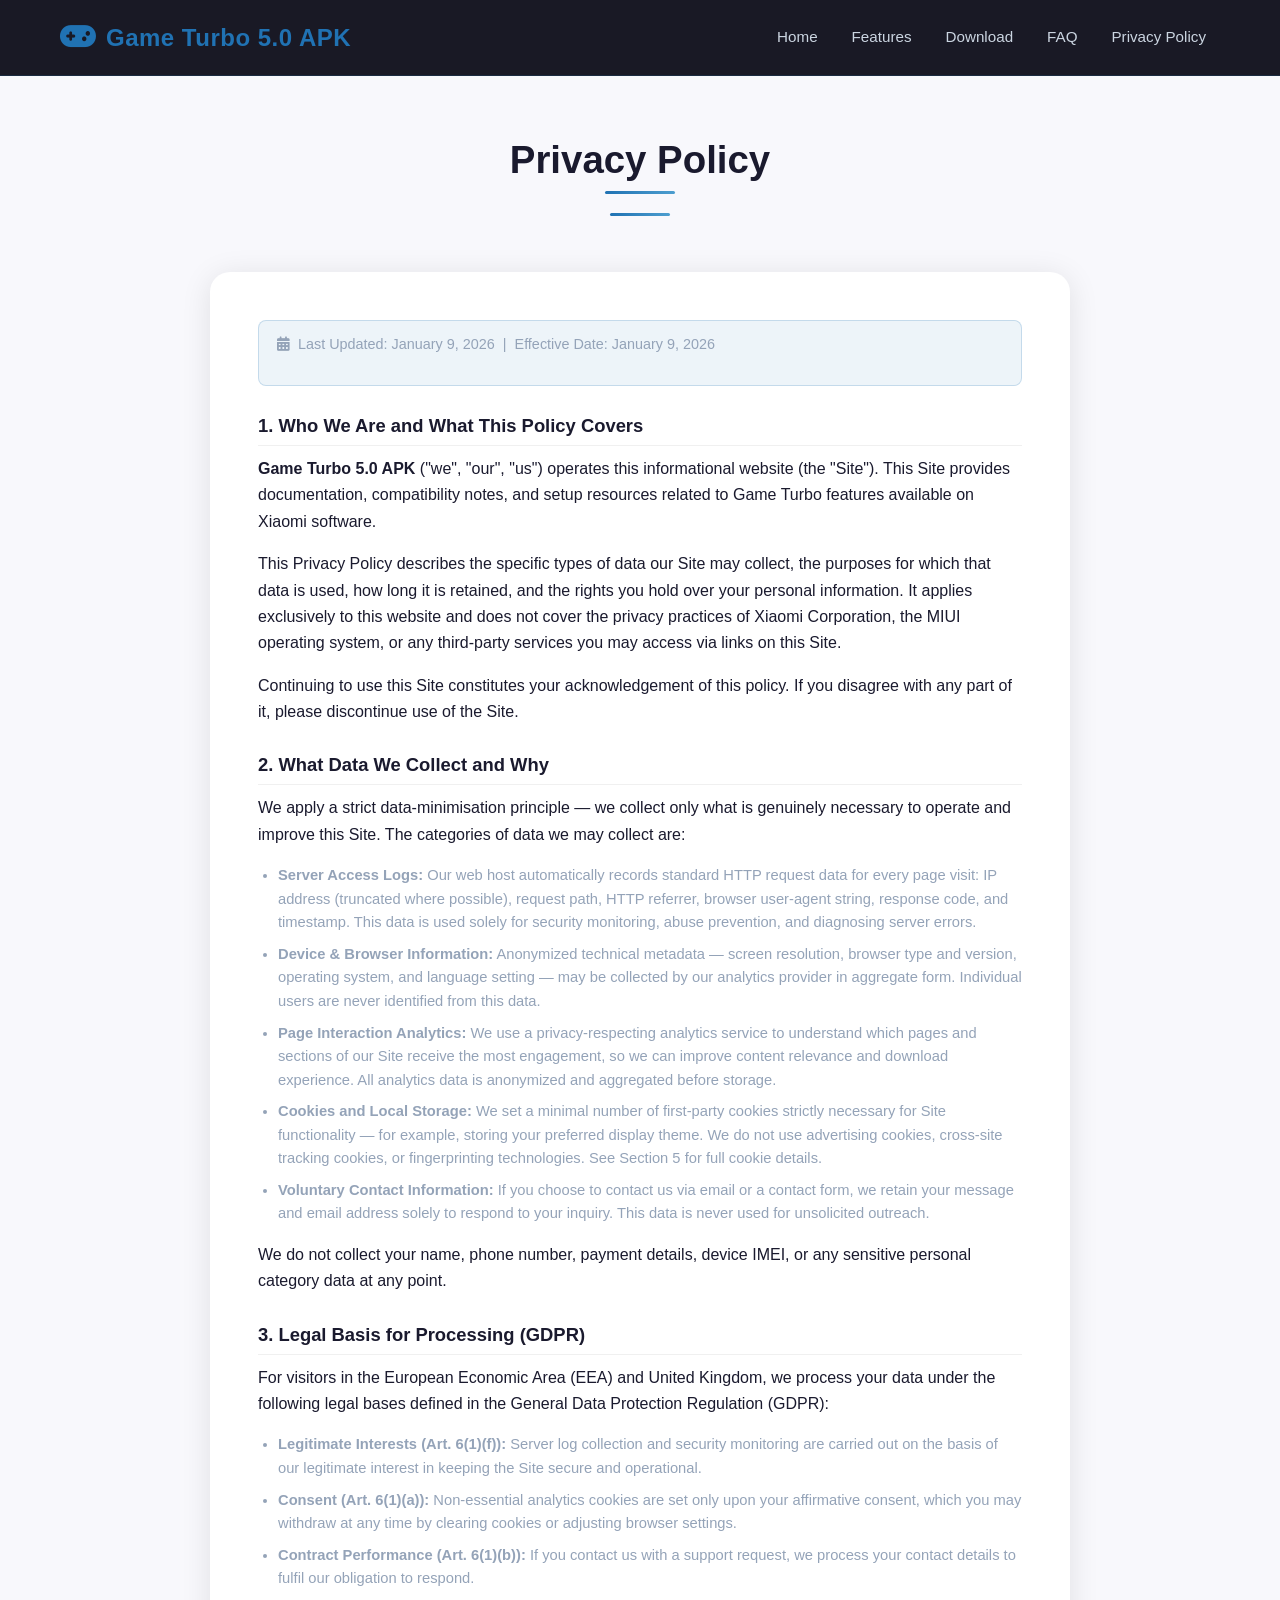
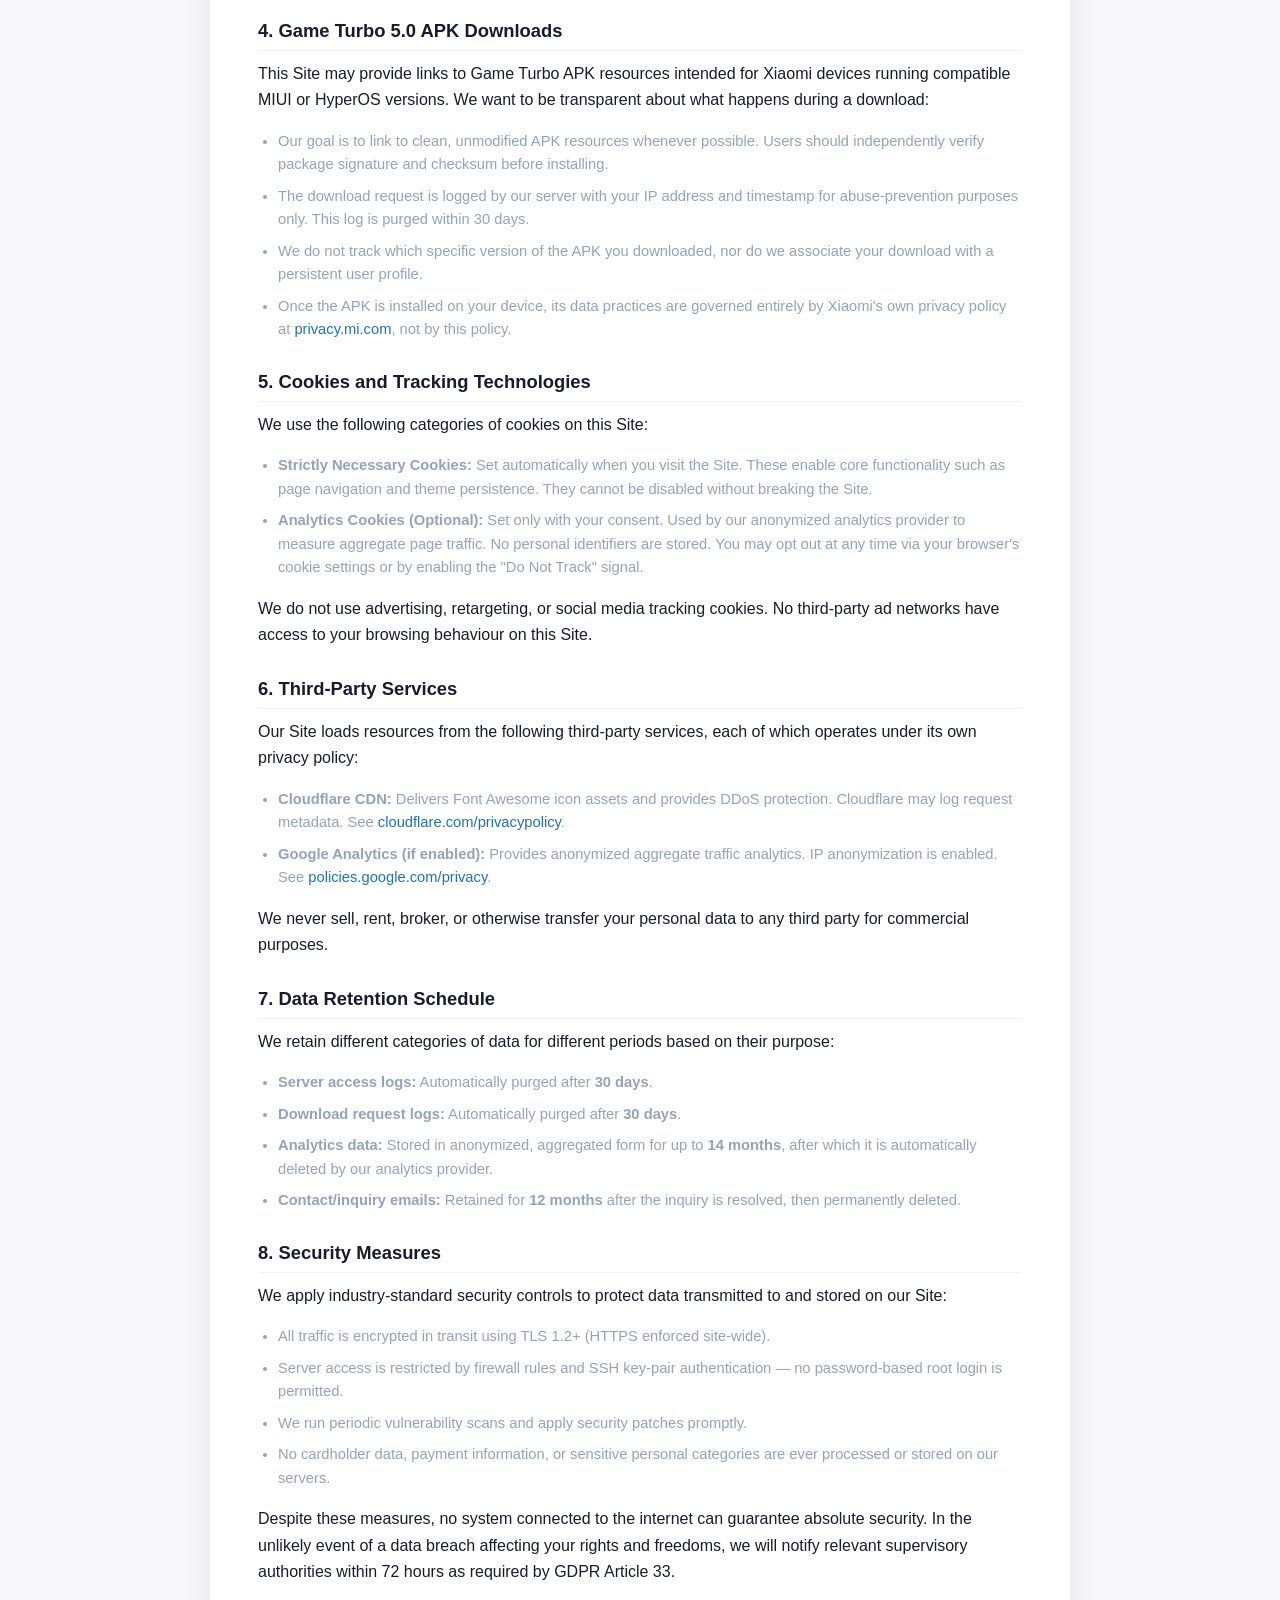
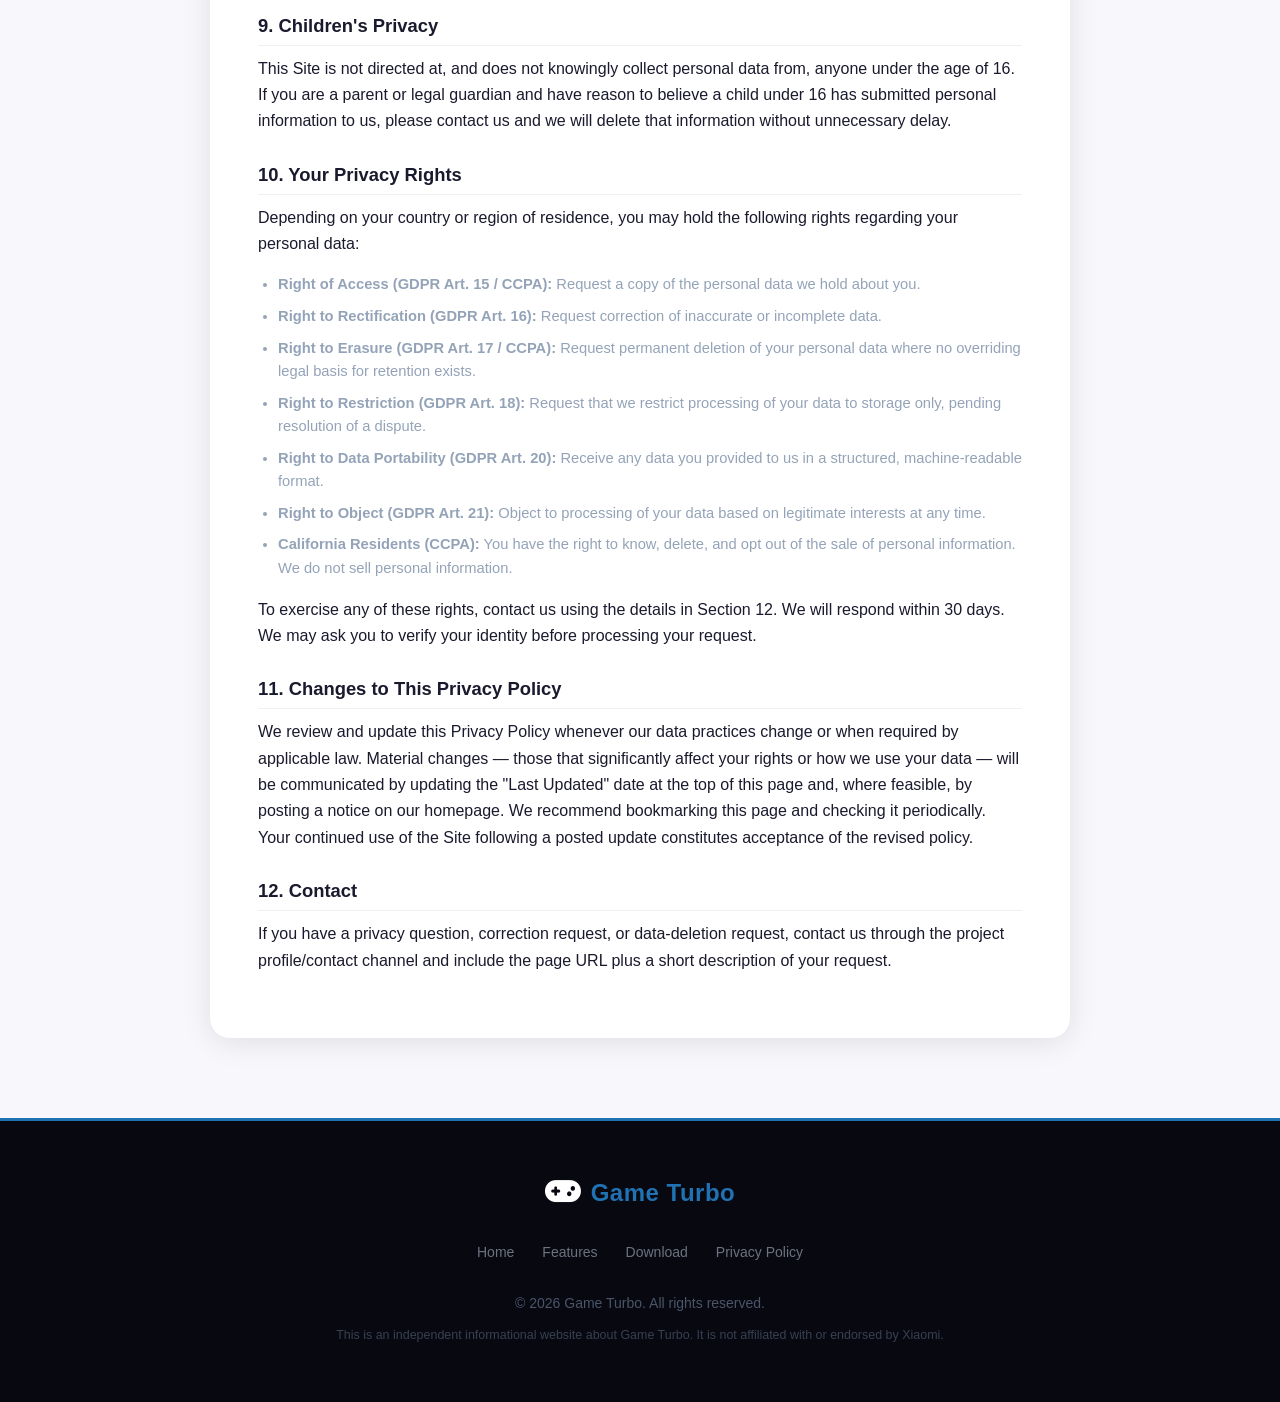
==== commit d7a6a90a: "Changes" ====
--- a/privacy-policy.html
+++ b/privacy-policy.html
@@ -3,15 +3,15 @@
 
 <head>
     <meta charset="UTF-8">
-    <meta name="viewport" content="width=device-width, initial-scale=1.0, maximum-scale=1.0, user-scalable=no">
+    <meta name="viewport" content="width=device-width, initial-scale=1.0">
     <title>Privacy Policy | Game Turbo 5.0 APK</title>
     <meta name="description" content="Privacy Policy for Game Turbo 5.0 APK website. Learn how we collect, use, and protect your personal information when you use our site.">
-    <meta name="robots" content="noindex, follow">
+    <meta name="robots" content="index, follow">
+    <link rel="canonical" href="https://gameturbo5apkdownload.github.io/privacy-policy.html">
+    <meta name="google-site-verification" content="fFUDmuusCdp3cyDlA1GdelPp0i50YPl1Bjgm3LKJd5A" />
 
     <link rel="stylesheet" href="css/styles.css">
     <link rel="stylesheet" href="https://cdnjs.cloudflare.com/ajax/libs/font-awesome/6.0.0/css/all.min.css">
-    <link rel="icon" type="image/x-icon" href="images/favicon.ico">
-    <meta name="google-site-verification" content="3i98de1Ra4qfEfa8NzauMcms_6wz9DoABVmoImnJ_To" />
 </head>
 
 <body>
@@ -46,13 +46,13 @@
         <div class="header-container">
             <a href="./index.html" class="logo-link">
                 <div class="logo">
-                    <img src="images/gameturbo.webp" alt="Game Turbo Logo" class="logo-icon" style="height:36px;width:auto;object-fit:contain;">
+                    <i class="fas fa-gamepad logo-icon" aria-hidden="true"></i>
                     <h1>Game Turbo 5.0 APK</h1>
                 </div>
             </a>
-            <div class="mobile-menu-toggle" id="mobileMenuToggle">
+            <button class="mobile-menu-toggle" id="mobileMenuToggle" type="button" aria-label="Toggle navigation menu" aria-expanded="false" aria-controls="mainNav">
                 <i class="fas fa-bars"></i>
-            </div>
+            </button>
             <nav id="mainNav">
                 <ul>
                     <li><a href="index.html#hero"     class="nav-link">Home</a></li>
@@ -78,7 +78,7 @@
                     </div>
 
                     <h3>1. Who We Are and What This Policy Covers</h3>
-                    <p><strong>Game Turbo 5.0 APK</strong> ("we", "our", "us") operates this informational website (the "Site"). This Site provides information, documentation, and download resources for Game Turbo 5.0 — Xiaomi's most advanced MIUI game engine, featuring the world's first built-in real-time Voice Changer, AI Smart Boost, triple-channel networking, and native HyperOS integration for MIUI 13+ and HyperOS devices.</p>
+                    <p><strong>Game Turbo 5.0 APK</strong> ("we", "our", "us") operates this informational website (the "Site"). This Site provides documentation, compatibility notes, and setup resources related to Game Turbo features available on Xiaomi software.</p>
                     <p>This Privacy Policy describes the specific types of data our Site may collect, the purposes for which that data is used, how long it is retained, and the rights you hold over your personal information. It applies exclusively to this website and does not cover the privacy practices of Xiaomi Corporation, the MIUI operating system, or any third-party services you may access via links on this Site.</p>
                     <p>Continuing to use this Site constitutes your acknowledgement of this policy. If you disagree with any part of it, please discontinue use of the Site.</p>
 
@@ -102,9 +102,9 @@
                     </ul>
 
                     <h3>4. Game Turbo 5.0 APK Downloads</h3>
-                    <p>This Site facilitates the download of Game Turbo 5.0 APK — the official Xiaomi MIUI system application for MIUI 13+, MIUI 14, and HyperOS. We want to be transparent about what happens during a download:</p>
+                    <p>This Site may provide links to Game Turbo APK resources intended for Xiaomi devices running compatible MIUI or HyperOS versions. We want to be transparent about what happens during a download:</p>
                     <ul>
-                        <li>We link exclusively to the official, unmodified Xiaomi-signed APK. We do not host, repackage, modify, or crack the APK in any way.</li>
+                        <li>Our goal is to link to clean, unmodified APK resources whenever possible. Users should independently verify package signature and checksum before installing.</li>
                         <li>The download request is logged by our server with your IP address and timestamp for abuse-prevention purposes only. This log is purged within 30 days.</li>
                         <li>We do not track which specific version of the APK you downloaded, nor do we associate your download with a persistent user profile.</li>
                         <li>Once the APK is installed on your device, its data practices are governed entirely by Xiaomi's own privacy policy at <a href="https://privacy.mi.com/" target="_blank" rel="noopener noreferrer">privacy.mi.com</a>, not by this policy.</li>
@@ -146,7 +146,7 @@
                     <p>Despite these measures, no system connected to the internet can guarantee absolute security. In the unlikely event of a data breach affecting your rights and freedoms, we will notify relevant supervisory authorities within 72 hours as required by GDPR Article 33.</p>
 
                     <h3>9. Children's Privacy</h3>
-                    <p>This Site is not directed at, and does not knowingly collect personal data from, anyone under the age of 16. Game Turbo 5.0 is a system-level application designed for use by adults and older teenagers on Xiaomi, Redmi, and POCO devices running MIUI 13+ or HyperOS. If you are a parent or legal guardian and have reason to believe a child under 16 has submitted personal information to us, please contact us immediately and we will delete that information without unnecessary delay.</p>
+                    <p>This Site is not directed at, and does not knowingly collect personal data from, anyone under the age of 16. If you are a parent or legal guardian and have reason to believe a child under 16 has submitted personal information to us, please contact us and we will delete that information without unnecessary delay.</p>
 
                     <h3>10. Your Privacy Rights</h3>
                     <p>Depending on your country or region of residence, you may hold the following rights regarding your personal data:</p>
@@ -164,7 +164,8 @@
                     <h3>11. Changes to This Privacy Policy</h3>
                     <p>We review and update this Privacy Policy whenever our data practices change or when required by applicable law. Material changes — those that significantly affect your rights or how we use your data — will be communicated by updating the "Last Updated" date at the top of this page and, where feasible, by posting a notice on our homepage. We recommend bookmarking this page and checking it periodically. Your continued use of the Site following a posted update constitutes acceptance of the revised policy.</p>
 
-                    
+                    <h3>12. Contact</h3>
+                    <p>If you have a privacy question, correction request, or data-deletion request, contact us through the project profile/contact channel and include the page URL plus a short description of your request.</p>
                 </div>
             </div>
         </section>
@@ -173,7 +174,7 @@
     <footer>
         <div class="footer-inner">
             <div class="footer-brand-logo">
-                <img src="images/gameturbo.webp" alt="Game Turbo" class="footer-logo-icon" style="height:28px;width:auto;object-fit:contain;vertical-align:middle;">
+                <i class="fas fa-gamepad footer-logo-icon" aria-hidden="true"></i>
                 <span class="footer-logo-name">Game Turbo</span>
             </div>
             <div class="footer-links-row">
@@ -183,7 +184,7 @@
                 <a href="privacy-policy.html">Privacy Policy</a>
             </div>
             <p class="footer-copy">&copy; 2026 Game Turbo. All rights reserved.</p>
-            <p class="footer-disclaimer">Game Turbo is an official Xiaomi MIUI feature. This website provides APK download resources and information only.</p>
+            <p class="footer-disclaimer">This is an independent informational website about Game Turbo. It is not affiliated with or endorsed by Xiaomi.</p>
         </div>
     </footer>
 
--- a/css/styles.css
+++ b/css/styles.css
@@ -2098,6 +2098,8 @@
     line-height: 1;
     transition: color var(--transition-speed) ease;
     z-index: 1;
+    background: transparent;
+    border: none;
 }
 
 .close-modal:hover { color: var(--primary-color); }
